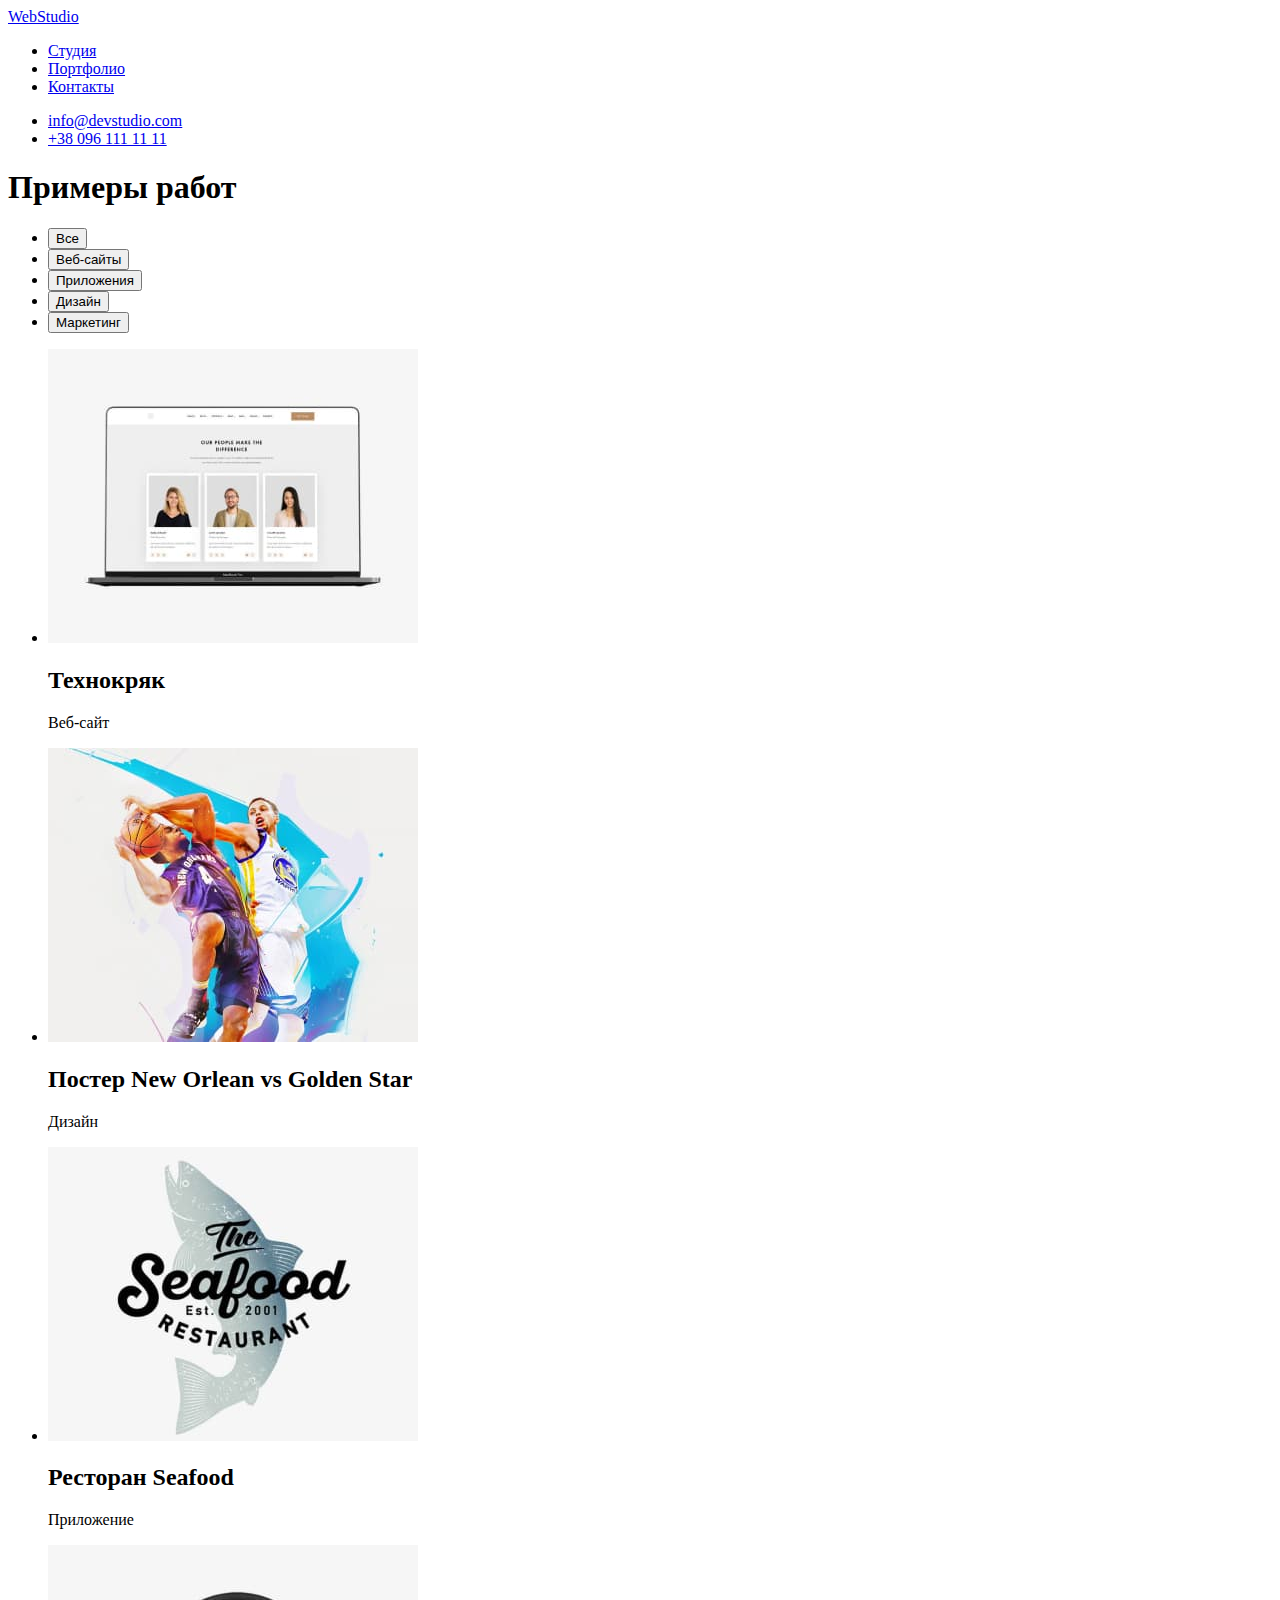
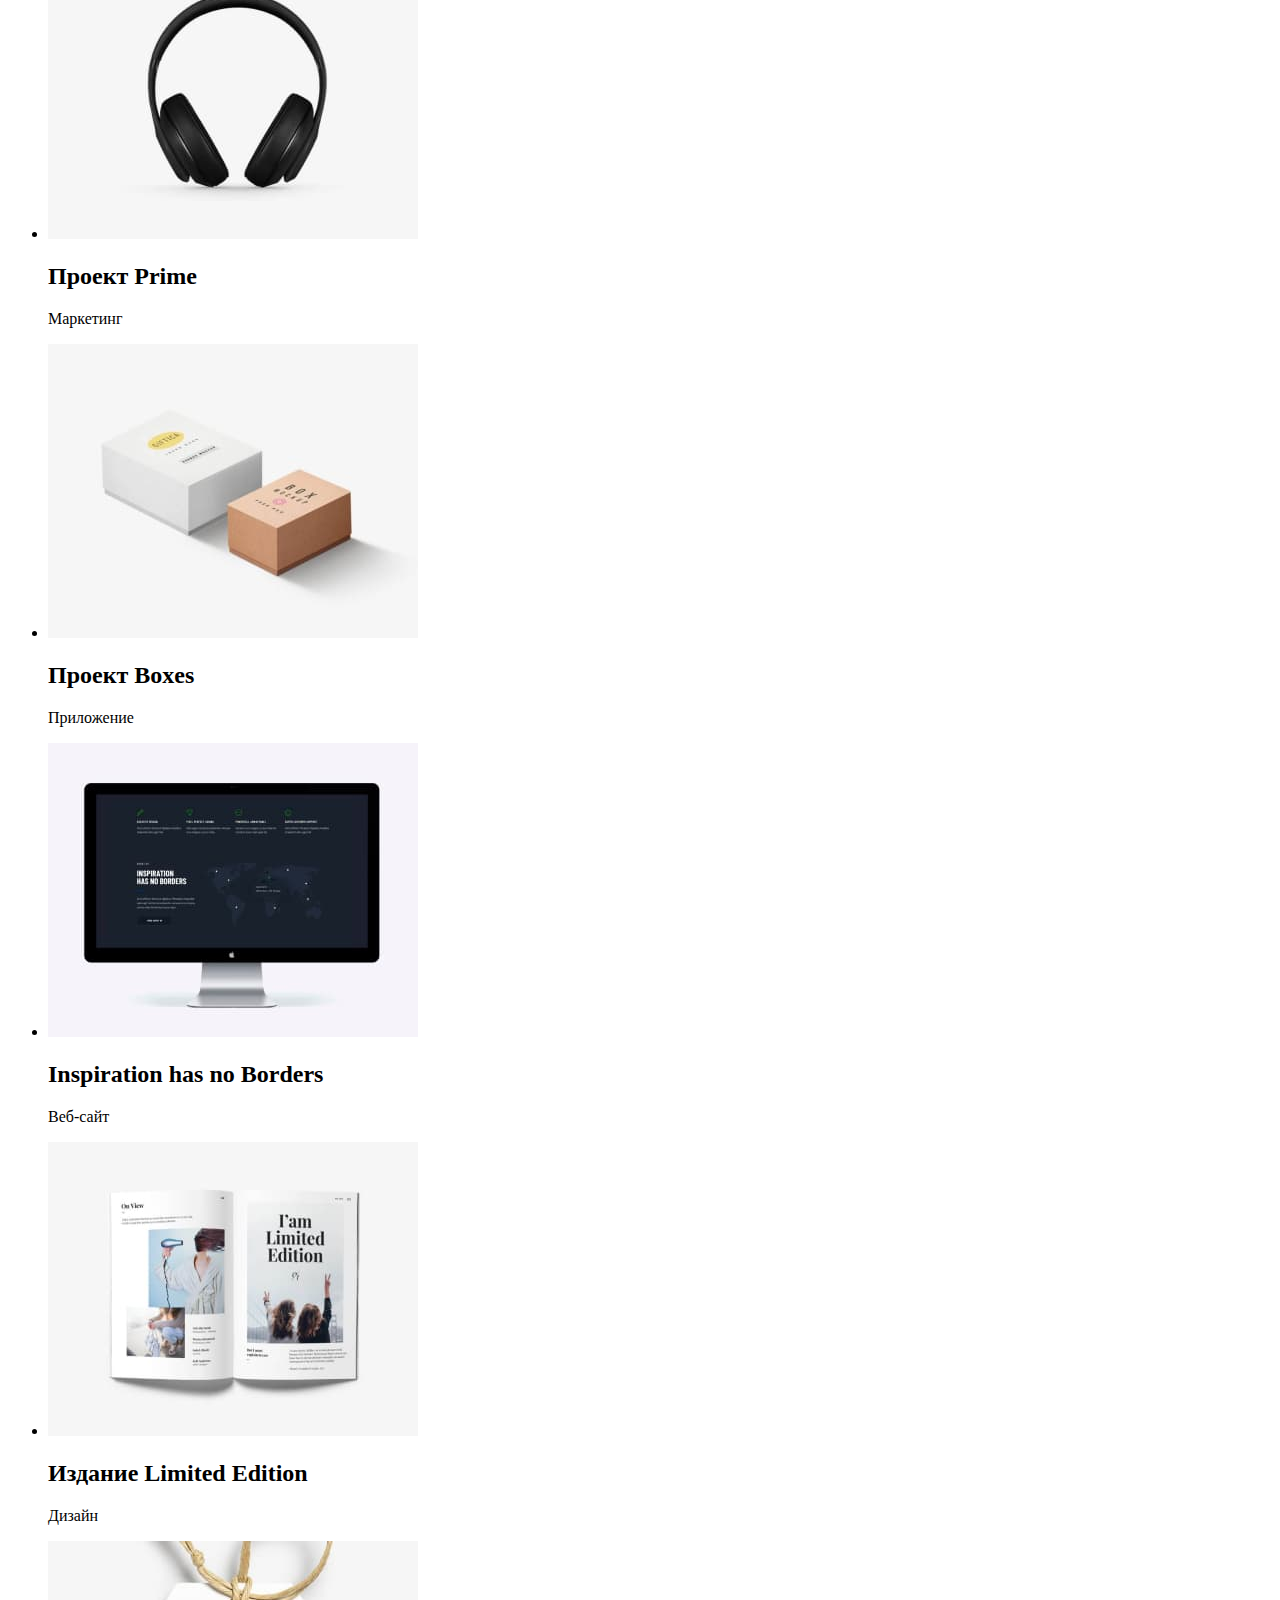
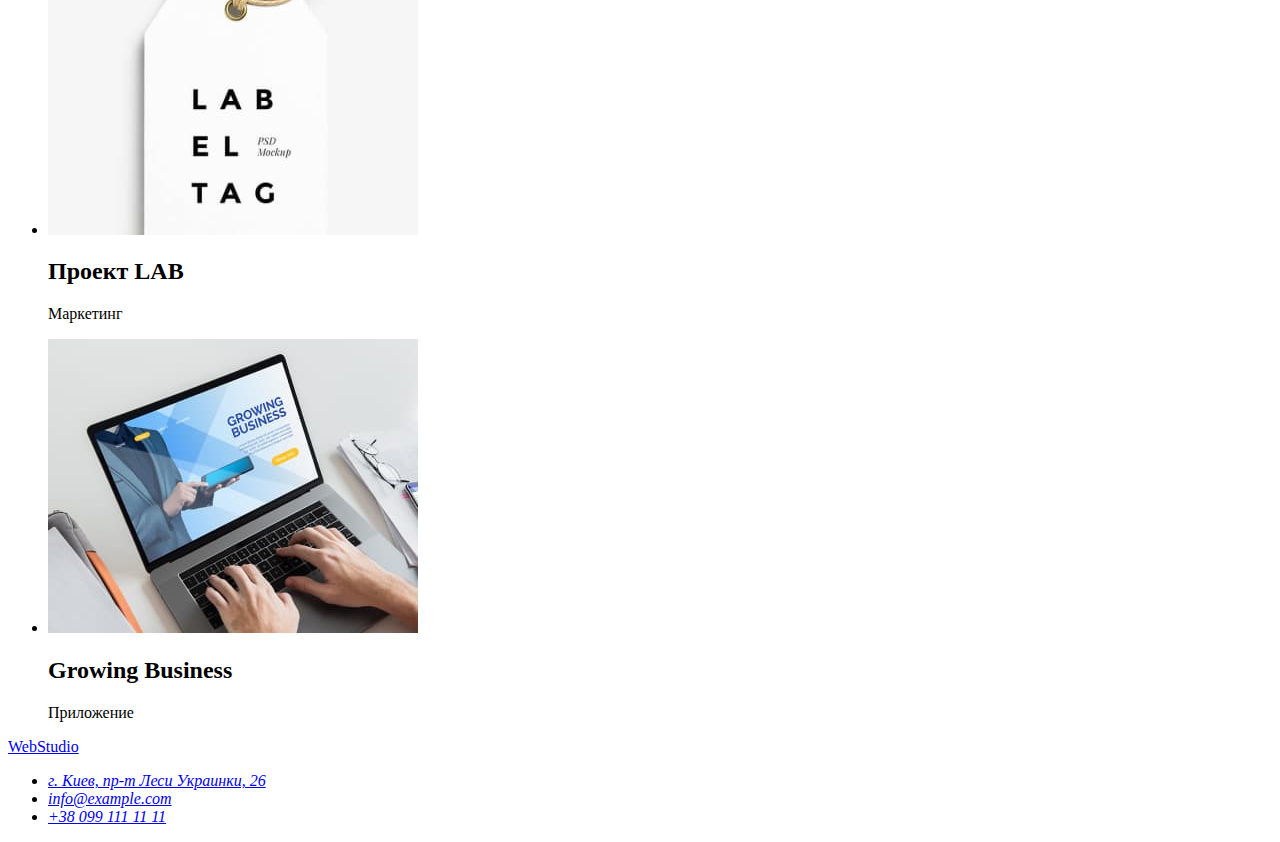
==== portfolio.html @ a2043439 "change img portfolio" ====
<!DOCTYPE html>
<html lang="ru">
  <head>
    <meta charset="UTF-8" />
    <meta http-equiv="X-UA-Compatible" content="IE=edge" />
    <meta name="viewport" content="width=device-width, initial-scale=1.0" />
    <title>Portfolio</title>
    <link rel="stylesheet" href="css/styles.css" />
  </head>
  <body>
    <header>
      <nav>
        <a href="./index.html">WebStudio</a>
        <ul>
          <li><a href="./index.html">Студия</a></li>
          <li><a href="./portfolio.html">Портфолио</a></li>
          <li><a href="./index.html">Контакты</a></li>
        </ul>
      </nav>
      <ul>
        <li><a href="mailto:info@devstudio.com">info@devstudio.com</a></li>
        <li><a href="tel:+380961111111">+38 096 111 11 11</a></li>
      </ul>
    </header>
    <main>
      <section>
        <h1>Примеры работ</h1>
        <ul>
          <li><button type="button">Все</button></li>
          <li><button type="button">Веб-сайты</button></li>
          <li><button type="button">Приложения</button></li>
          <li><button type="button">Дизайн</button></li>
          <li><button type="button">Маркетинг</button></li>
        </ul>
        <ul>
          <li>
            <img
              src="./images/portfolio/website.jpg"
              alt="показан сайт на ноутбуке"
              width="370"
              height="294"
            />
            <h2>Технокряк</h2>
            <p>Веб-сайт</p>
          </li>
          <li>
            <img
              src="./images/portfolio/design.jpg"
              alt="два баскетболиста в прыжке с мячом"
              width="370"
              height="294"
            />
            <h2 lang="en">Постер New Orlean vs Golden Star</h2>
            <p>Дизайн</p>
          </li>
          <li>
            <img
              src="./images/portfolio/app.jpg"
              alt="логотип ресторана seafood"
              width="370"
              height="294"
            />
            <h2>Ресторан Seafood</h2>
            <p>Приложение</p>
          </li>
          <li>
            <img
              src="./images/portfolio/marketing.jpg"
              alt="черные наушники"
              width="370"
              height="294"
            />
            <h2>Проект Prime</h2>
            <p>Маркетинг</p>
          </li>
          <li>
            <img
              src="./images/portfolio/app2.jpg"
              alt="белая и коричневая коробки"
              width="370"
              height="294"
            />
            <h2>Проект Boxes</h2>
            <p>Приложение</p>
          </li>
          <li>
            <img
              src="./images/portfolio/website2.jpg"
              alt="экран монитора"
              width="370"
              height="294"
            />
            <h2 lang="en">Inspiration has no Borders</h2>
            <p>Веб-сайт</p>
          </li>
          <li>
            <img
              src="./images/portfolio/design2.jpg"
              alt="открытый женский журнал"
              width="370"
              height="294"
            />
            <h2>Издание Limited Edition</h2>
            <p>Дизайн</p>
          </li>
          <li>
            <img
              src="./images/portfolio/marketing2.jpg"
              alt="белая лейба с текстом lab-el-tag"
              width="370"
              height="294"
            />
            <h2>Проект LAB</h2>
            <p>Маркетинг</p>
          </li>
          <li>
            <img
              src="./images/portfolio/app3.jpg"
              alt="кто-то печатает на ноутбуке"
              width="370"
              height="294"
            />
            <h2 lang="en">Growing Business</h2>
            <p>Приложение</p>
          </li>
        </ul>
      </section>
    </main>
    <footer>
      <a href="./index.html">WebStudio</a>
      <address>
        <ul>
          <li>
            <a
              href="https://goo.gl/maps/CcYmPfw3a3xQvwCz5"
              target="_blank"
              rel="noreferrer noopener"
              >г. Киев, пр-т Леси Украинки, 26</a
            >
          </li>
          <li><a href="mailto:info@example.com">info@example.com</a></li>
          <li><a href="tel:+380991111111">+38 099 111 11 11</a></li>
        </ul>
      </address>
    </footer>
  </body>
</html>
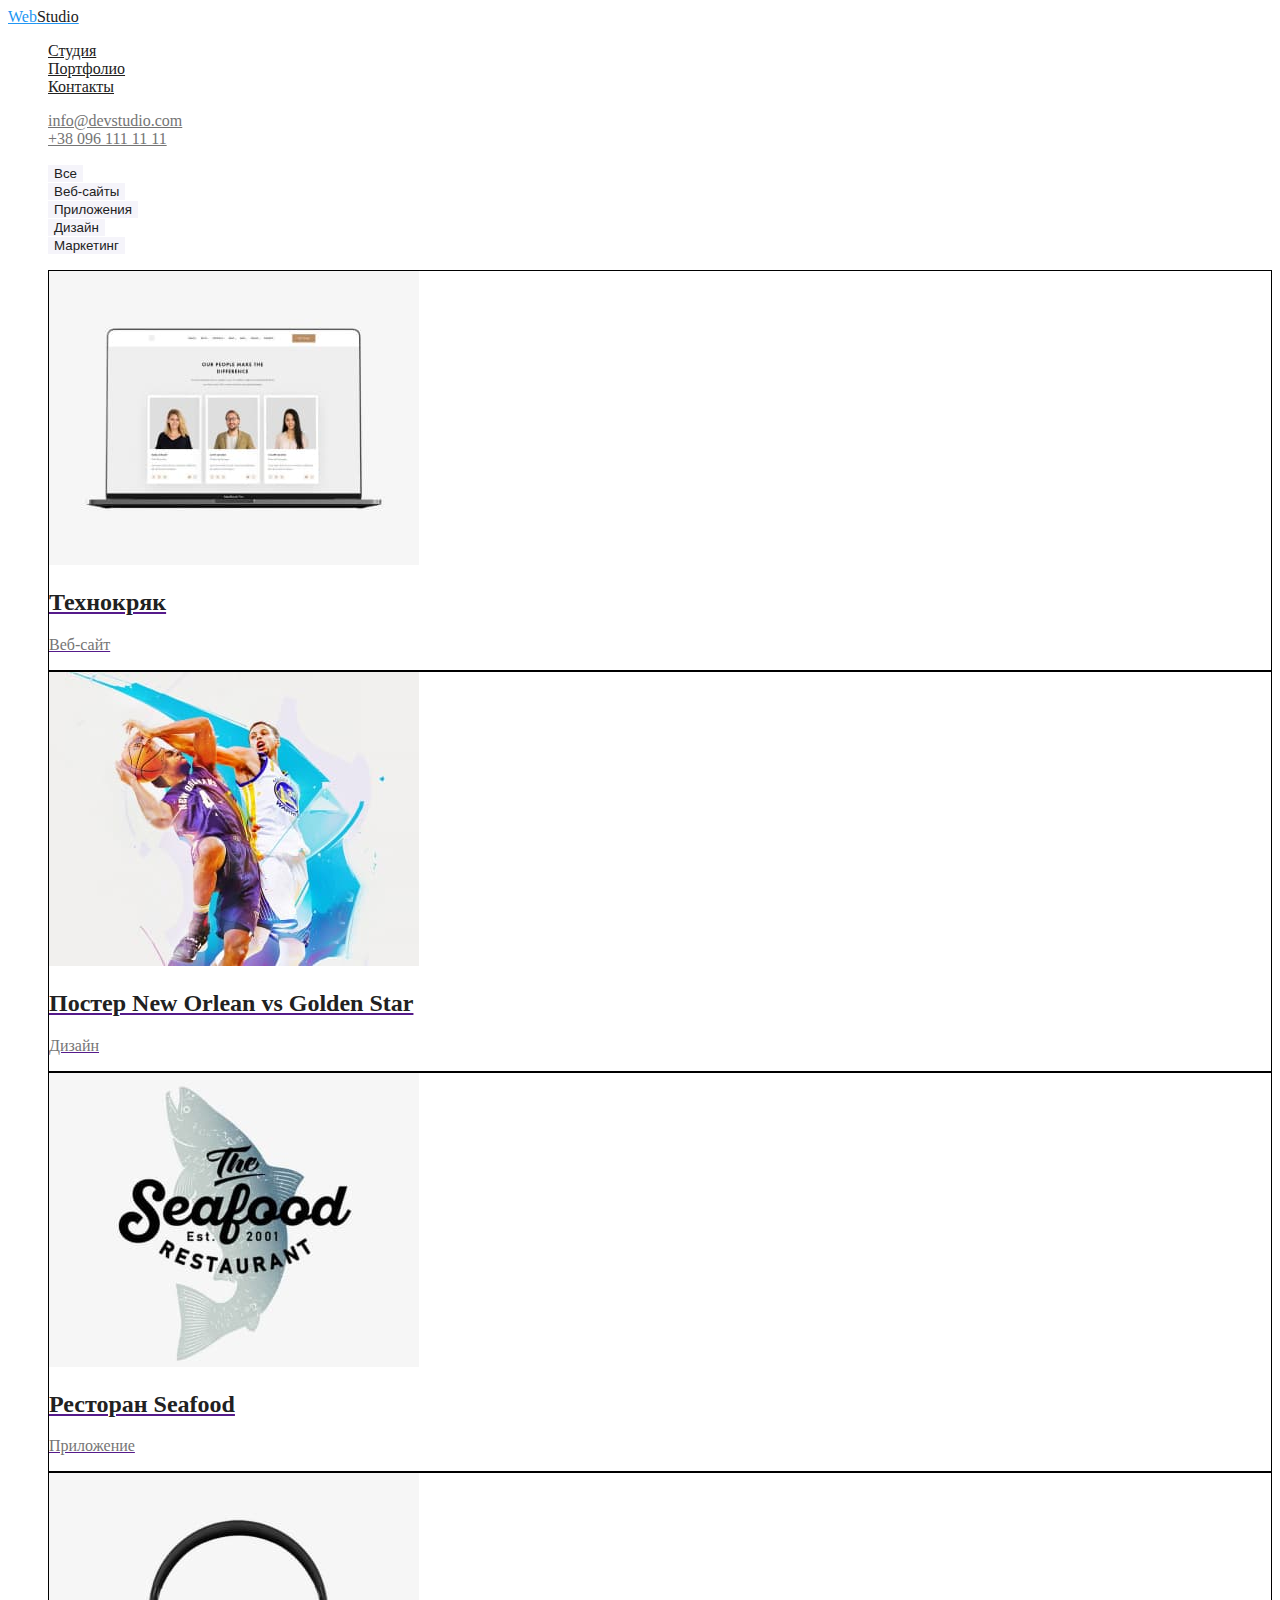
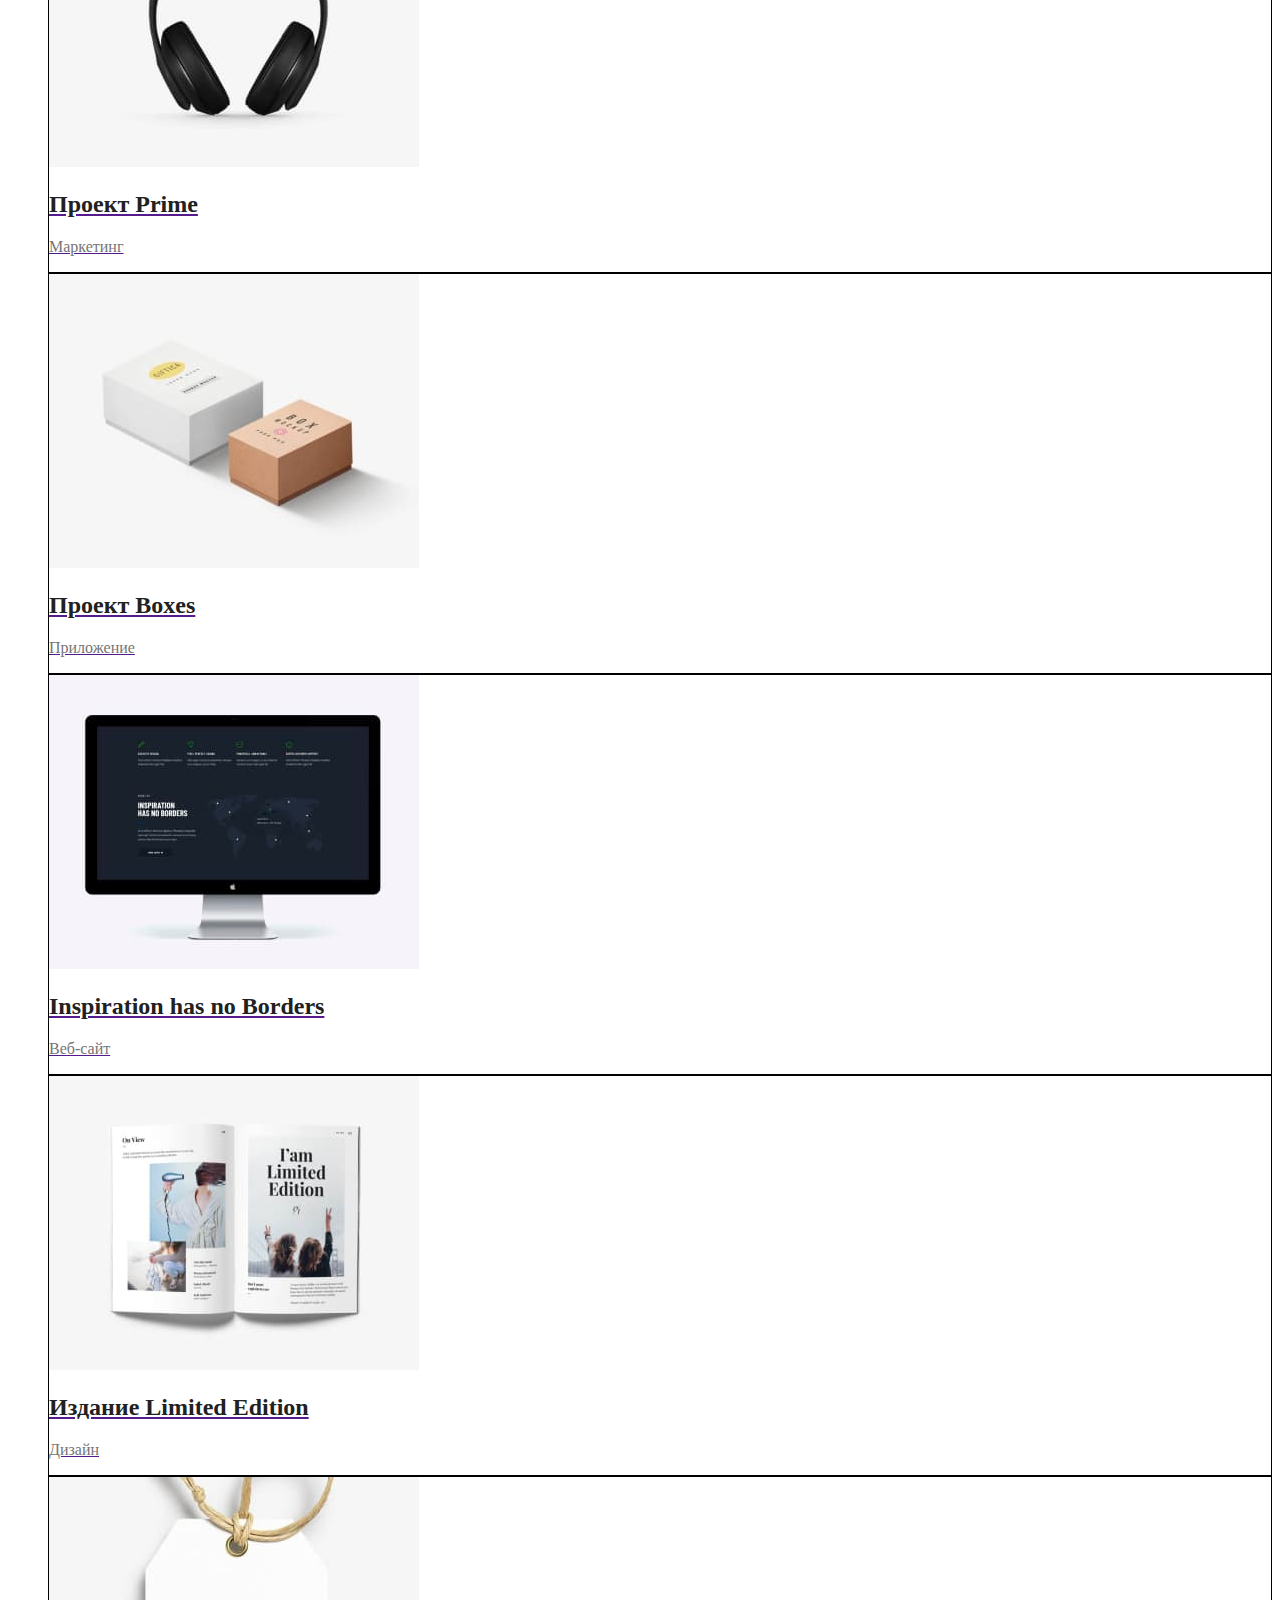
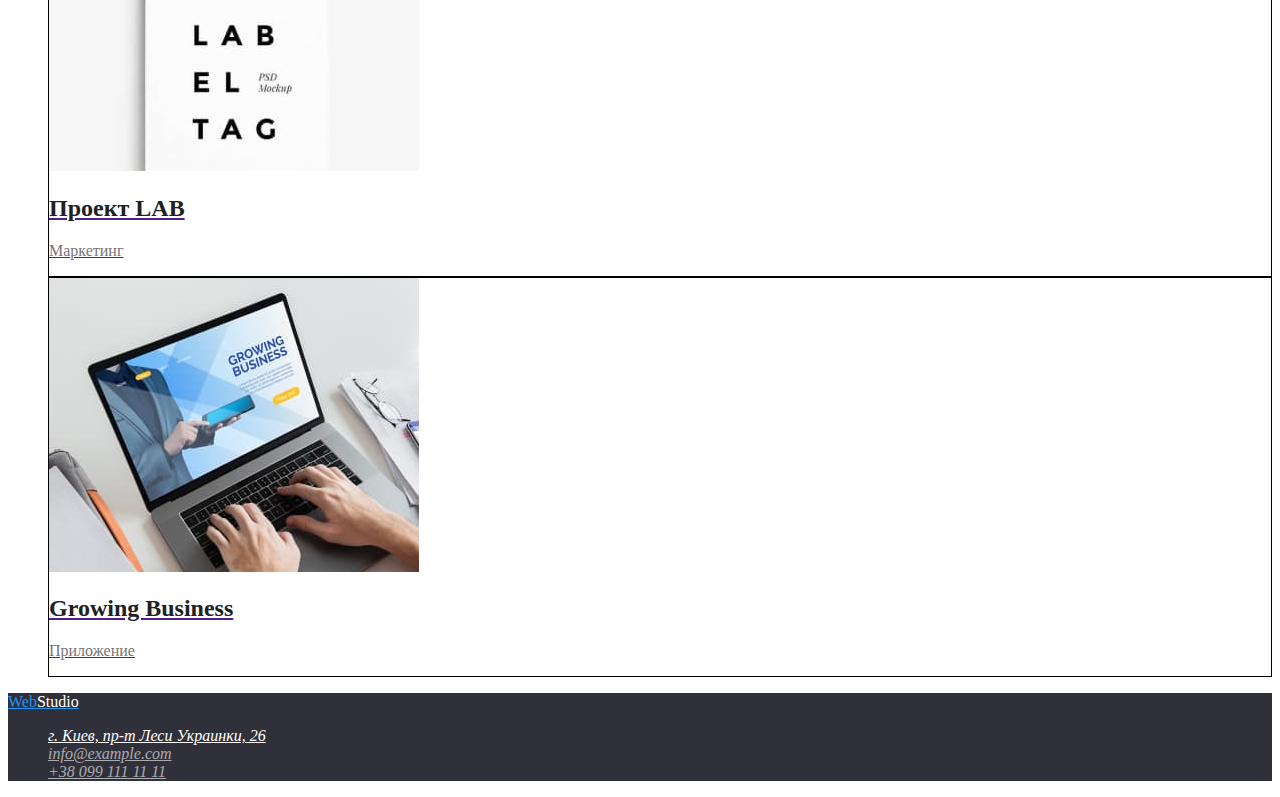
==== commit 11faebdf: "add styles.css" ====
--- a/portfolio.html
+++ b/portfolio.html
@@ -10,136 +10,173 @@
   <body>
     <header>
       <nav>
-        <a href="./index.html">WebStudio</a>
-        <ul>
-          <li><a href="./index.html">Студия</a></li>
-          <li><a href="./portfolio.html">Портфолио</a></li>
-          <li><a href="./index.html">Контакты</a></li>
+        <a class="logo" lang="en" href="./index.html">Web<span class="logo-back">Studio</span></a>
+        <ul class="list">
+          <li><a class="link" href="./index.html">Студия</a></li>
+          <li><a class="link" href="./portfolio.html">Портфолио</a></li>
+          <li><a class="link" href="./index.html">Контакты</a></li>
         </ul>
       </nav>
-      <ul>
-        <li><a href="mailto:info@devstudio.com">info@devstudio.com</a></li>
-        <li><a href="tel:+380961111111">+38 096 111 11 11</a></li>
+      <ul class="list">
+        <li><a class="contact" href="mailto:info@devstudio.com">info@devstudio.com</a></li>
+        <li><a class="contact" href="tel:+380961111111">+38 096 111 11 11</a></li>
       </ul>
     </header>
     <main>
       <section>
-        <h1>Примеры работ</h1>
-        <ul>
-          <li><button type="button">Все</button></li>
-          <li><button type="button">Веб-сайты</button></li>
-          <li><button type="button">Приложения</button></li>
-          <li><button type="button">Дизайн</button></li>
-          <li><button type="button">Маркетинг</button></li>
+        <h1 hidden>Примеры работ</h1>
+        <ul class="list">
+          <li><button class="exmp-button" type="button">Все</button></li>
+          <li><button class="exmp-button" type="button">Веб-сайты</button></li>
+          <li><button class="exmp-button" type="button">Приложения</button></li>
+          <li><button class="exmp-button" type="button">Дизайн</button></li>
+          <li><button class="exmp-button" type="button">Маркетинг</button></li>
         </ul>
-        <ul>
+        <ul class="list">
           <li>
-            <img
-              src="./images/portfolio/website.jpg"
-              alt="показан сайт на ноутбуке"
-              width="370"
-              height="294"
-            />
-            <h2>Технокряк</h2>
-            <p>Веб-сайт</p>
+            <div class="examples">
+              <a href=""
+                ><img
+                  src="./images/portfolio/website.jpg"
+                  alt="показан сайт на ноутбуке"
+                  width="370"
+                  height="294"
+                />
+                <h2 class="title">Технокряк</h2>
+                <p class="text">Веб-сайт</p></a
+              >
+            </div>
           </li>
           <li>
-            <img
-              src="./images/portfolio/design.jpg"
-              alt="два баскетболиста в прыжке с мячом"
-              width="370"
-              height="294"
-            />
-            <h2 lang="en">Постер New Orlean vs Golden Star</h2>
-            <p>Дизайн</p>
+            <div class="examples">
+              <a href=""
+                ><img
+                  src="./images/portfolio/design.jpg"
+                  alt="два баскетболиста в прыжке с мячом"
+                  width="370"
+                  height="294"
+                />
+                <h2 class="title" lang="en">Постер New Orlean vs Golden Star</h2>
+                <p class="text">Дизайн</p>
+              </a>
+            </div>
           </li>
           <li>
-            <img
-              src="./images/portfolio/app.jpg"
-              alt="логотип ресторана seafood"
-              width="370"
-              height="294"
-            />
-            <h2>Ресторан Seafood</h2>
-            <p>Приложение</p>
+            <div class="examples">
+              <a href=""
+                ><img
+                  src="./images/portfolio/app.jpg"
+                  alt="логотип ресторана seafood"
+                  width="370"
+                  height="294"
+                />
+                <h2 class="title">Ресторан Seafood</h2>
+                <p class="text">Приложение</p></a
+              >
+            </div>
           </li>
           <li>
-            <img
-              src="./images/portfolio/marketing.jpg"
-              alt="черные наушники"
-              width="370"
-              height="294"
-            />
-            <h2>Проект Prime</h2>
-            <p>Маркетинг</p>
+            <div class="examples">
+              <a href=""
+                ><img
+                  src="./images/portfolio/marketing.jpg"
+                  alt="черные наушники"
+                  width="370"
+                  height="294"
+                />
+                <h2 class="title">Проект Prime</h2>
+                <p class="text">Маркетинг</p>
+              </a>
+            </div>
           </li>
           <li>
-            <img
-              src="./images/portfolio/app2.jpg"
-              alt="белая и коричневая коробки"
-              width="370"
-              height="294"
-            />
-            <h2>Проект Boxes</h2>
-            <p>Приложение</p>
+            <div class="examples">
+              <a href=""
+                ><img
+                  src="./images/portfolio/app2.jpg"
+                  alt="белая и коричневая коробки"
+                  width="370"
+                  height="294"
+                />
+                <h2 class="title">Проект Boxes</h2>
+                <p class="text">Приложение</p></a
+              >
+            </div>
           </li>
           <li>
-            <img
-              src="./images/portfolio/website2.jpg"
-              alt="экран монитора"
-              width="370"
-              height="294"
-            />
-            <h2 lang="en">Inspiration has no Borders</h2>
-            <p>Веб-сайт</p>
+            <div class="examples">
+              <a href=""
+                ><img
+                  src="./images/portfolio/website2.jpg"
+                  alt="экран монитора"
+                  width="370"
+                  height="294"
+                />
+                <h2 class="title" lang="en">Inspiration has no Borders</h2>
+                <p class="text">Веб-сайт</p>
+              </a>
+            </div>
           </li>
           <li>
-            <img
-              src="./images/portfolio/design2.jpg"
-              alt="открытый женский журнал"
-              width="370"
-              height="294"
-            />
-            <h2>Издание Limited Edition</h2>
-            <p>Дизайн</p>
+            <div class="examples">
+              <a href=""
+                ><img
+                  src="./images/portfolio/design2.jpg"
+                  alt="открытый женский журнал"
+                  width="370"
+                  height="294"
+                />
+                <h2 class="title">Издание Limited Edition</h2>
+                <p class="text">Дизайн</p>
+              </a>
+            </div>
           </li>
           <li>
-            <img
-              src="./images/portfolio/marketing2.jpg"
-              alt="белая лейба с текстом lab-el-tag"
-              width="370"
-              height="294"
-            />
-            <h2>Проект LAB</h2>
-            <p>Маркетинг</p>
+            <div class="examples">
+              <a href=""
+                ><img
+                  src="./images/portfolio/marketing2.jpg"
+                  alt="белая лейба с текстом lab-el-tag"
+                  width="370"
+                  height="294"
+                />
+                <h2 class="title">Проект LAB</h2>
+                <p class="text">Маркетинг</p>
+              </a>
+            </div>
           </li>
           <li>
-            <img
-              src="./images/portfolio/app3.jpg"
-              alt="кто-то печатает на ноутбуке"
-              width="370"
-              height="294"
-            />
-            <h2 lang="en">Growing Business</h2>
-            <p>Приложение</p>
+            <div class="examples">
+              <a href=""
+                ><img
+                  src="./images/portfolio/app3.jpg"
+                  alt="кто-то печатает на ноутбуке"
+                  width="370"
+                  height="294"
+                />
+                <h2 class="title" lang="en">Growing Business</h2>
+                <p class="text">Приложение</p></a
+              >
+            </div>
           </li>
         </ul>
       </section>
     </main>
     <footer>
-      <a href="./index.html">WebStudio</a>
+      <a class="logo" lang="en" href="./index.html">Web<span class="logo-footer">Studio</span></a>
       <address>
-        <ul>
+        <ul class="list">
           <li>
             <a
+              class="address"
               href="https://goo.gl/maps/CcYmPfw3a3xQvwCz5"
               target="_blank"
               rel="noreferrer noopener"
               >г. Киев, пр-т Леси Украинки, 26</a
             >
           </li>
-          <li><a href="mailto:info@example.com">info@example.com</a></li>
-          <li><a href="tel:+380991111111">+38 099 111 11 11</a></li>
+          <li><a class="mail" href="mailto:info@example.com">info@example.com</a></li>
+          <li><a class="tel" href="tel:+380991111111">+38 099 111 11 11</a></li>
         </ul>
       </address>
     </footer>
--- a/css/styles.css
+++ b/css/styles.css
@@ -0,0 +1,82 @@
+/* основной цвет текста  #212121 */
+/* вторичный цвет текста #757575 */
+/* контакты в подвале rgba(255, 255, 255, 0.6); */
+/* акцент #2196F3 */
+/* белый #FFFFFF */
+
+/* Шапка */
+header, .card {
+    background-color: #FFFFFF;
+}
+.logo {
+    color: #2196F3;
+}
+.logo-back {
+   color: #212121; 
+}
+.link {
+    color: #212121;
+}
+.link:hover, .link:focus {
+    color: #2196F3;
+}
+.list {
+    list-style: none;
+}
+.contact {
+    color: #757575;
+}
+.contact:hover, .contact:focus {
+    color: #2196F3;
+}
+/* Герой */
+.hero, footer {
+    background-color: #2F303A;
+}
+.hero-title, .hero-button {
+    color: #FFFFFF;
+}
+/* Ососбенности */
+.title {
+    color: #212121;
+}
+.text {
+    color: #757575;
+}
+/* Чем мы занимаемся */
+.about-title {
+    color: #212121;
+}
+/* Команда */
+.team {
+    background-color: #F5F4FA;
+}
+.team-title {
+    color: #212121;
+}
+
+/* Подвал */
+.logo-footer {
+    color: #FFFFFF;
+}
+.address {
+    color: #FFFFFF;
+}
+.mail, .tel {
+    color: rgba(255, 255, 255, 0.6);
+}
+/* Примеры работ кнопки */
+.exmp-button {
+    background-color: #F5F4FA;
+    color: #212121;
+    border: none;
+}
+.exmp-button:hover, .exmp-button:focus {
+    background-color: #2196F3;
+    color: #FFFFFF;
+}
+.examples {
+    border-color: #EEEEEE;
+    border: solid;
+    border-width: 1px;
+}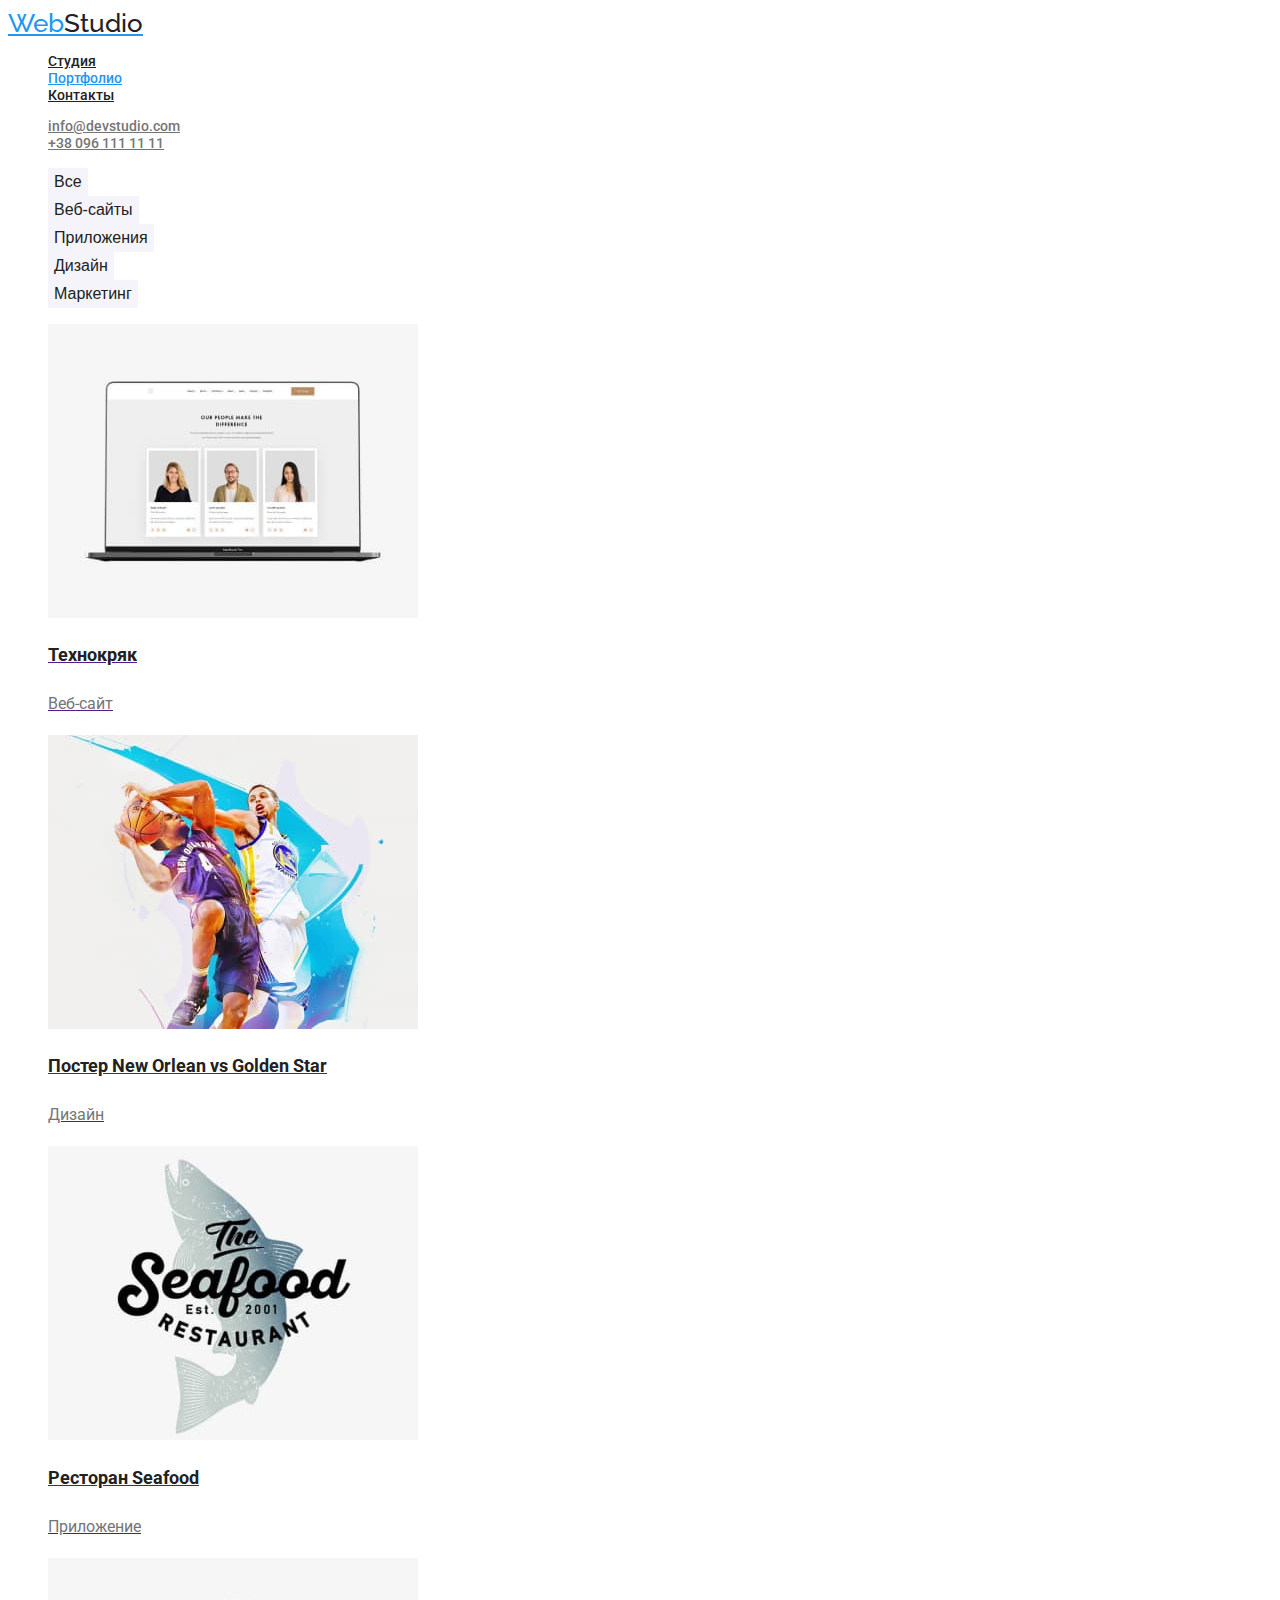
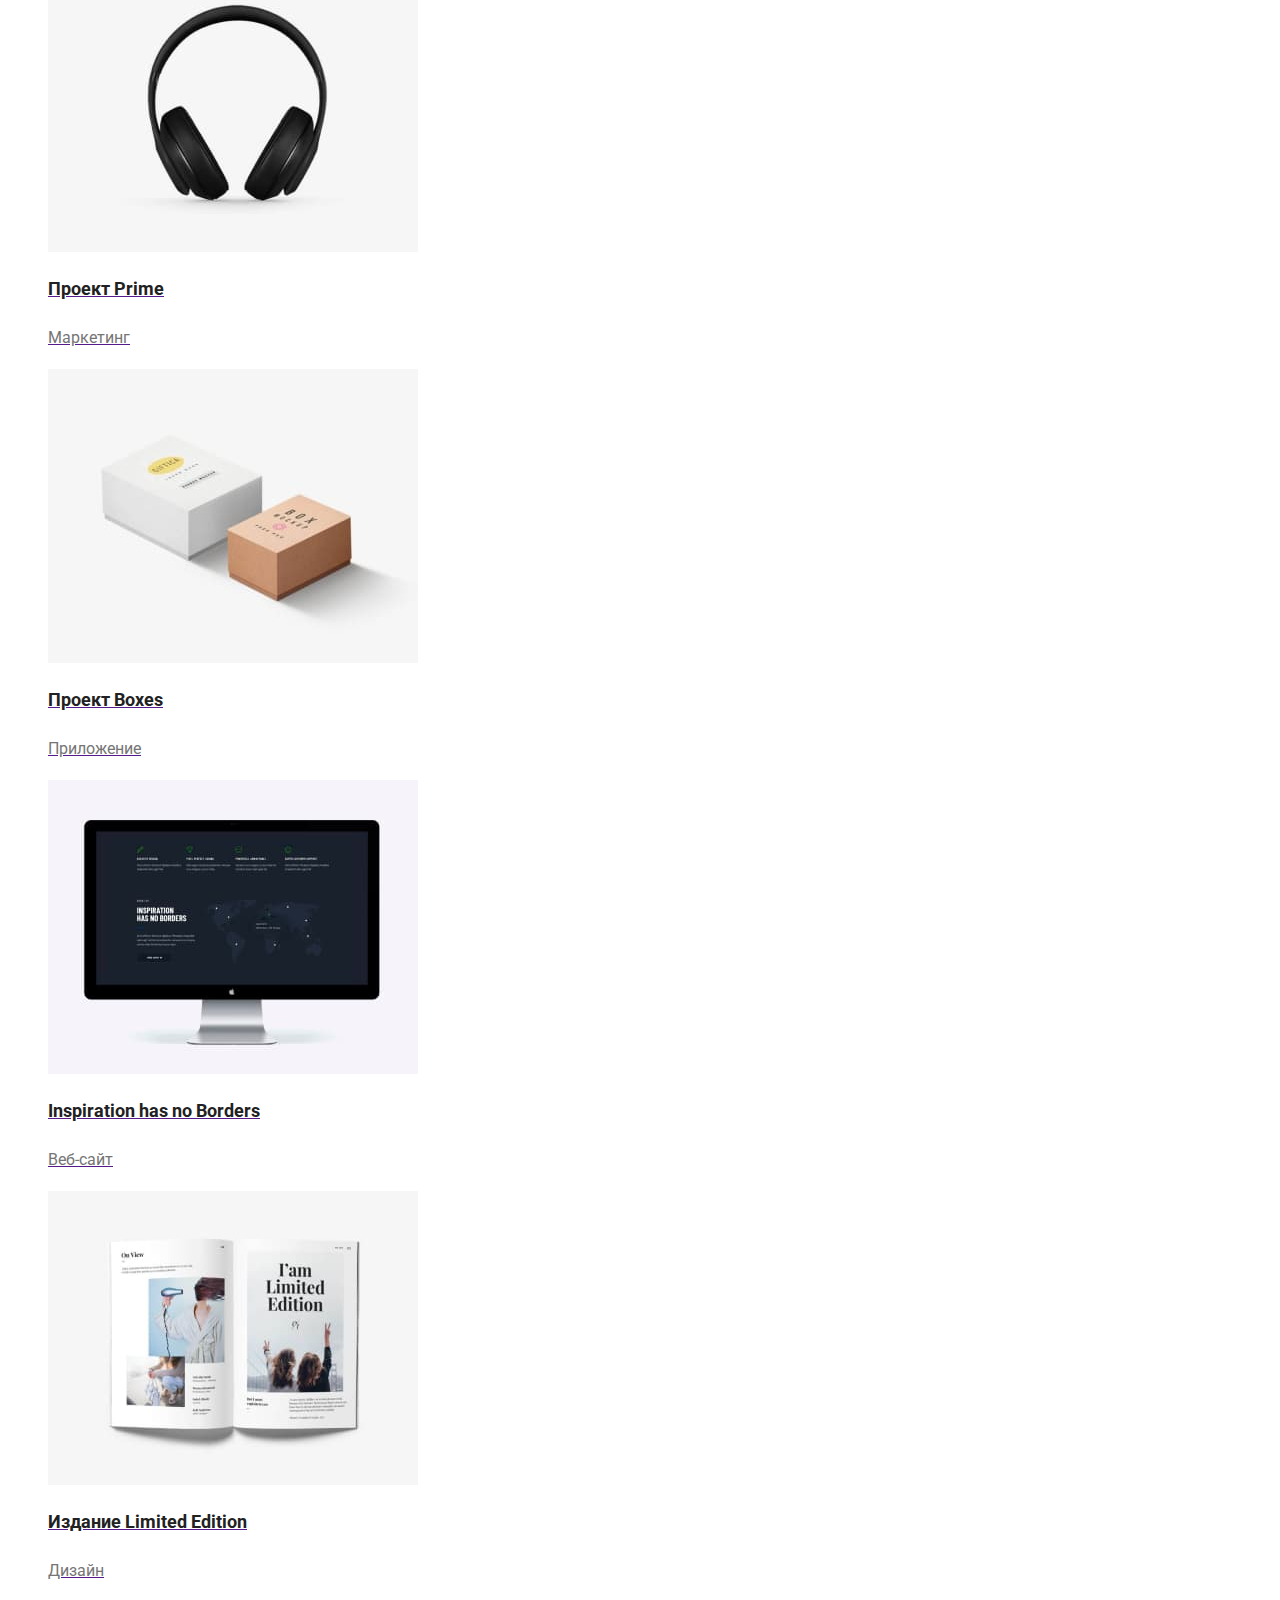
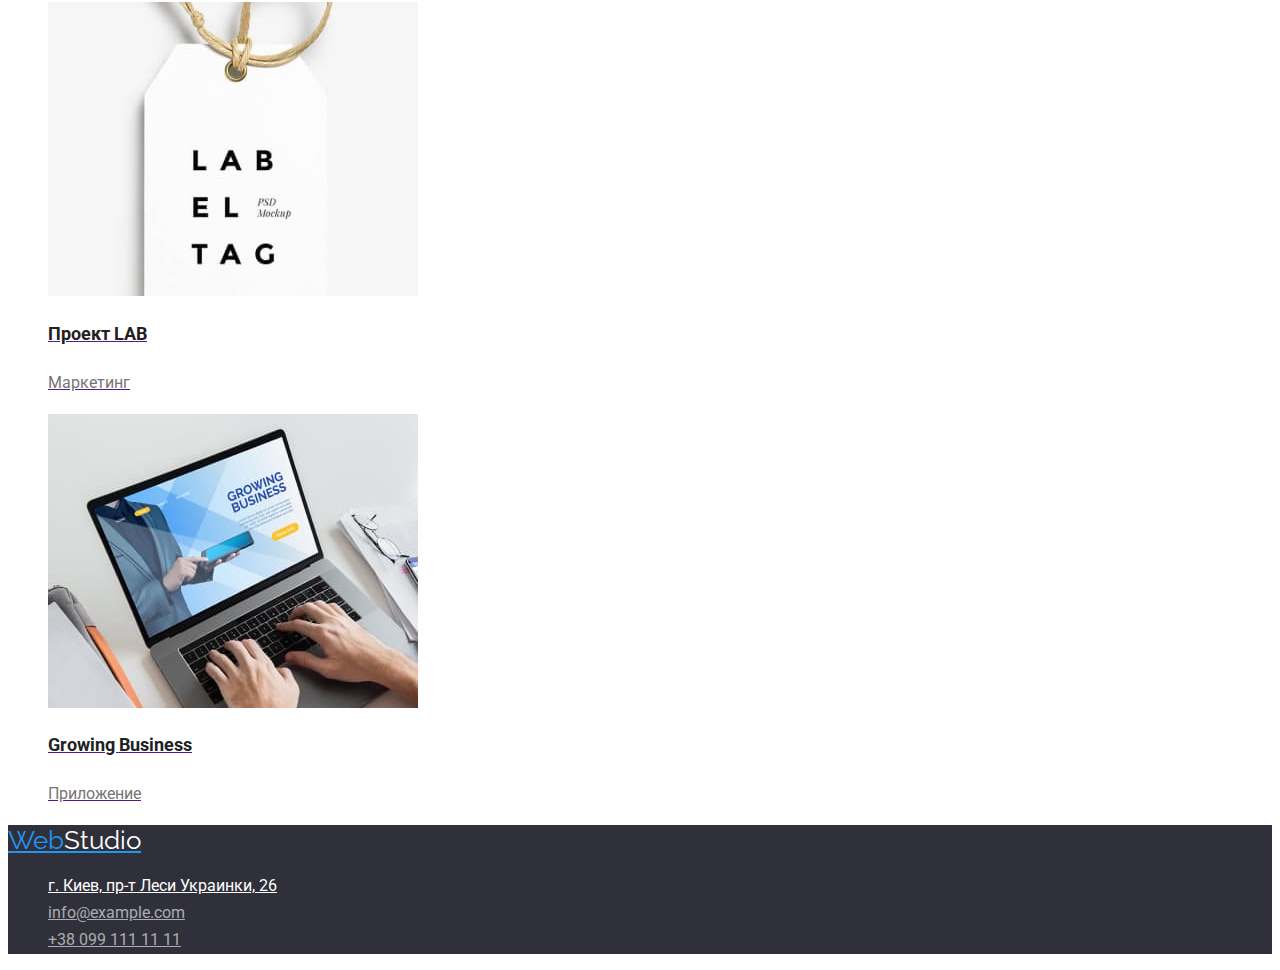
==== commit d56cf15c: "finish css hw2" ====
--- a/portfolio.html
+++ b/portfolio.html
@@ -5,15 +5,21 @@
     <meta http-equiv="X-UA-Compatible" content="IE=edge" />
     <meta name="viewport" content="width=device-width, initial-scale=1.0" />
     <title>Portfolio</title>
+    <link rel="preconnect" href="https://fonts.googleapis.com" />
+    <link rel="preconnect" href="https://fonts.gstatic.com" crossorigin />
+    <link
+      href="https://fonts.googleapis.com/css2?family=Raleway:wght@700&family=Roboto:wght@400;500;700;900&display=swap"
+      rel="stylesheet"
+    />
     <link rel="stylesheet" href="css/styles.css" />
   </head>
   <body>
-    <header>
+    <header class="back">
       <nav>
         <a class="logo" lang="en" href="./index.html">Web<span class="logo-back">Studio</span></a>
         <ul class="list">
           <li><a class="link" href="./index.html">Студия</a></li>
-          <li><a class="link" href="./portfolio.html">Портфолио</a></li>
+          <li><a class="link current" href="./portfolio.html">Портфолио</a></li>
           <li><a class="link" href="./index.html">Контакты</a></li>
         </ul>
       </nav>
@@ -34,135 +40,118 @@
         </ul>
         <ul class="list">
           <li>
-            <div class="examples">
-              <a href=""
-                ><img
-                  src="./images/portfolio/website.jpg"
-                  alt="показан сайт на ноутбуке"
-                  width="370"
-                  height="294"
-                />
-                <h2 class="title">Технокряк</h2>
-                <p class="text">Веб-сайт</p></a
-              >
-            </div>
+            <a href=""
+              ><img
+                src="./images/portfolio/website.jpg"
+                alt="показан сайт на ноутбуке"
+                width="370"
+                height="294"
+              />
+              <h2 class="title exmp">Технокряк</h2>
+              <p class="text exmp">Веб-сайт</p></a
+            >
+          </li>
+
+          <li>
+            <a href=""
+              ><img
+                src="./images/portfolio/design.jpg"
+                alt="два баскетболиста в прыжке с мячом"
+                width="370"
+                height="294"
+              />
+              <h2 class="title exmp" lang="en">Постер New Orlean vs Golden Star</h2>
+              <p class="text exmp">Дизайн</p>
+            </a>
           </li>
           <li>
-            <div class="examples">
-              <a href=""
-                ><img
-                  src="./images/portfolio/design.jpg"
-                  alt="два баскетболиста в прыжке с мячом"
-                  width="370"
-                  height="294"
-                />
-                <h2 class="title" lang="en">Постер New Orlean vs Golden Star</h2>
-                <p class="text">Дизайн</p>
-              </a>
-            </div>
+            <a href=""
+              ><img
+                src="./images/portfolio/app.jpg"
+                alt="логотип ресторана seafood"
+                width="370"
+                height="294"
+              />
+              <h2 class="title exmp">Ресторан Seafood</h2>
+              <p class="text exmp">Приложение</p></a
+            >
           </li>
           <li>
-            <div class="examples">
-              <a href=""
-                ><img
-                  src="./images/portfolio/app.jpg"
-                  alt="логотип ресторана seafood"
-                  width="370"
-                  height="294"
-                />
-                <h2 class="title">Ресторан Seafood</h2>
-                <p class="text">Приложение</p></a
-              >
-            </div>
+            <a href=""
+              ><img
+                src="./images/portfolio/marketing.jpg"
+                alt="черные наушники"
+                width="370"
+                height="294"
+              />
+              <h2 class="title exmp">Проект Prime</h2>
+              <p class="text exmp">Маркетинг</p>
+            </a>
           </li>
           <li>
-            <div class="examples">
-              <a href=""
-                ><img
-                  src="./images/portfolio/marketing.jpg"
-                  alt="черные наушники"
-                  width="370"
-                  height="294"
-                />
-                <h2 class="title">Проект Prime</h2>
-                <p class="text">Маркетинг</p>
-              </a>
-            </div>
+            <a href=""
+              ><img
+                src="./images/portfolio/app2.jpg"
+                alt="белая и коричневая коробки"
+                width="370"
+                height="294"
+              />
+              <h2 class="title exmp">Проект Boxes</h2>
+              <p class="text exmp">Приложение</p></a
+            >
           </li>
           <li>
-            <div class="examples">
-              <a href=""
-                ><img
-                  src="./images/portfolio/app2.jpg"
-                  alt="белая и коричневая коробки"
-                  width="370"
-                  height="294"
-                />
-                <h2 class="title">Проект Boxes</h2>
-                <p class="text">Приложение</p></a
-              >
-            </div>
+            <a href=""
+              ><img
+                src="./images/portfolio/website2.jpg"
+                alt="экран монитора"
+                width="370"
+                height="294"
+              />
+              <h2 class="title exmp" lang="en">Inspiration has no Borders</h2>
+              <p class="text exmp">Веб-сайт</p>
+            </a>
           </li>
           <li>
-            <div class="examples">
-              <a href=""
-                ><img
-                  src="./images/portfolio/website2.jpg"
-                  alt="экран монитора"
-                  width="370"
-                  height="294"
-                />
-                <h2 class="title" lang="en">Inspiration has no Borders</h2>
-                <p class="text">Веб-сайт</p>
-              </a>
-            </div>
+            <a href=""
+              ><img
+                src="./images/portfolio/design2.jpg"
+                alt="открытый женский журнал"
+                width="370"
+                height="294"
+              />
+              <h2 class="title exmp">Издание Limited Edition</h2>
+              <p class="text exmp">Дизайн</p>
+            </a>
           </li>
           <li>
-            <div class="examples">
-              <a href=""
-                ><img
-                  src="./images/portfolio/design2.jpg"
-                  alt="открытый женский журнал"
-                  width="370"
-                  height="294"
-                />
-                <h2 class="title">Издание Limited Edition</h2>
-                <p class="text">Дизайн</p>
-              </a>
-            </div>
+            <a href=""
+              ><img
+                src="./images/portfolio/marketing2.jpg"
+                alt="белая лейба с текстом lab-el-tag"
+                width="370"
+                height="294"
+              />
+              <h2 class="title exmp">Проект LAB</h2>
+              <p class="text exmp">Маркетинг</p>
+            </a>
           </li>
           <li>
-            <div class="examples">
-              <a href=""
-                ><img
-                  src="./images/portfolio/marketing2.jpg"
-                  alt="белая лейба с текстом lab-el-tag"
-                  width="370"
-                  height="294"
-                />
-                <h2 class="title">Проект LAB</h2>
-                <p class="text">Маркетинг</p>
-              </a>
-            </div>
-          </li>
-          <li>
-            <div class="examples">
-              <a href=""
-                ><img
-                  src="./images/portfolio/app3.jpg"
-                  alt="кто-то печатает на ноутбуке"
-                  width="370"
-                  height="294"
-                />
-                <h2 class="title" lang="en">Growing Business</h2>
-                <p class="text">Приложение</p></a
-              >
-            </div>
+            <a href=""
+              ><img
+                src="./images/portfolio/app3.jpg"
+                alt="кто-то печатает на ноутбуке"
+                width="370"
+                height="294"
+              />
+              <h2 class="title exmp" lang="en">Growing Business</h2>
+              <p class="text exmp">Приложение</p></a
+            >
           </li>
         </ul>
       </section>
     </main>
-    <footer>
+    <footer class="basement">
       <a class="logo" lang="en" href="./index.html">Web<span class="logo-footer">Studio</span></a>
       <address>
         <ul class="list">
--- a/css/styles.css
+++ b/css/styles.css
@@ -1,82 +1,165 @@
 /* основной цвет текста  #212121 */
 /* вторичный цвет текста #757575 */
-/* контакты в подвале rgba(255, 255, 255, 0.6); */
+/* доп. цвет текста rgba(255, 255, 255, 0.6); */
 /* акцент #2196F3 */
 /* белый #FFFFFF */
+/* цвет фона #F5F4FA */
+:root {
+  --primary-text-color: #212121;
+  --second-text-color: #757575;
+  --accent-color: #2196f3;
+  --white: #ffffff;
+}
 
+body {
+  font-family: 'Roboto', sans-serif;
+  color: var(--primary-text-color);
+  line-height: 1.2;
+}
 /* Шапка */
-header, .card {
-    background-color: #FFFFFF;
+.back,
+.card {
+  background-color: var(--white);
+}
+.back {
+  font-weight: 500;
+  font-size: 14px;
 }
 .logo {
-    color: #2196F3;
+  color: var(--accent-color);
+  font-family: 'Raleway', sans-serif;
+  font-size: 26px;
 }
 .logo-back {
-   color: #212121; 
+  color: var(--primary-text-color);
 }
 .link {
-    color: #212121;
+  color: var(--primary-text-color);
+  line-height: 1.14;
 }
-.link:hover, .link:focus {
-    color: #2196F3;
+.link:hover,
+.link:focus {
+  color: var(--accent-color);
+}
+.link.current {
+  color: var(--accent-color);
 }
 .list {
-    list-style: none;
+  list-style: none;
 }
 .contact {
-    color: #757575;
+  color: var(--second-text-color);
 }
-.contact:hover, .contact:focus {
-    color: #2196F3;
+.contact:hover,
+.contact:focus {
+  color: var(--accent-color);
 }
 /* Герой */
-.hero, footer {
-    background-color: #2F303A;
+.hero,
+.basement {
+  background-color: #2f303a;
 }
-.hero-title, .hero-button {
-    color: #FFFFFF;
+.hero-title {
+  color: var(--white);
+  font-weight: 900;
+  font-size: 44px;
+  line-height: 1.36;
+  text-align: center;
+}
+.hero-button {
+  color: var(--white);
+  background-color: var(--accent-color);
+  font-weight: 700;
+  font-size: 16px;
+  line-height: 1.88;
+  cursor: pointer;
 }
 /* Ососбенности */
 .title {
-    color: #212121;
+  color: var(--primary-text-color);
+  text-transform: uppercase;
+  font-weight: 700;
+  font-size: 14px;
+  line-height: 1.14;
+  text-align: center;
 }
 .text {
-    color: #757575;
+  color: var(--second-text-color);
+  font-size: 14px;
+  line-height: 1.14;
+  text-align: center;
 }
 /* Чем мы занимаемся */
 .about-title {
-    color: #212121;
+  color: var(--primary-text-color);
+  font-weight: 700;
+  font-size: 36px;
 }
 /* Команда */
 .team {
-    background-color: #F5F4FA;
+  background-color: #f5f4fa;
 }
 .team-title {
-    color: #212121;
+  color: var(--primary-text-color);
+  font-weight: 700;
+  font-size: 36px;
+}
+.team .title {
+  font-weight: 500;
+  font-size: 16px;
+  text-transform: none;
+}
+.team .text {
+  font-size: 16px;
 }
 
 /* Подвал */
-.logo-footer {
-    color: #FFFFFF;
+.logo-footer,
+.address {
+  color: var(--white);
 }
-.address {
-    color: #FFFFFF;
+.address,
+.mail,
+.tel {
+  font-style: normal;
+  line-height: 1.7;
 }
-.mail, .tel {
-    color: rgba(255, 255, 255, 0.6);
+.mail,
+.tel {
+  color: rgba(255, 255, 255, 0.6);
+}
+.mail:hover,
+.mail:focus,
+.tel:hover,
+.tel:focus,
+.address:hover,
+.address:focus {
+  color: var(--accent-color);
 }
 /* Примеры работ кнопки */
 .exmp-button {
-    background-color: #F5F4FA;
-    color: #212121;
-    border: none;
+  background-color: #f5f4fa;
+  color: var(--primary-text-color);
+  border: none;
+  font-weight: 500;
+  font-size: 16px;
+  line-height: 1.63;
+  cursor: pointer;
 }
-.exmp-button:hover, .exmp-button:focus {
-    background-color: #2196F3;
-    color: #FFFFFF;
+.exmp-button:hover,
+.exmp-button:focus {
+  background-color: var(--accent-color);
+  color: var(--white);
 }
-.examples {
-    border-color: #EEEEEE;
-    border: solid;
-    border-width: 1px;
-}+.title.exmp {
+  font-weight: 700;
+  font-size: 18px;
+  text-transform: none;
+  line-height: 2;
+  text-align: start;
+}
+.text.exmp {
+  font-size: 16px;
+  line-height: 1.88;
+  text-align: start;
+}
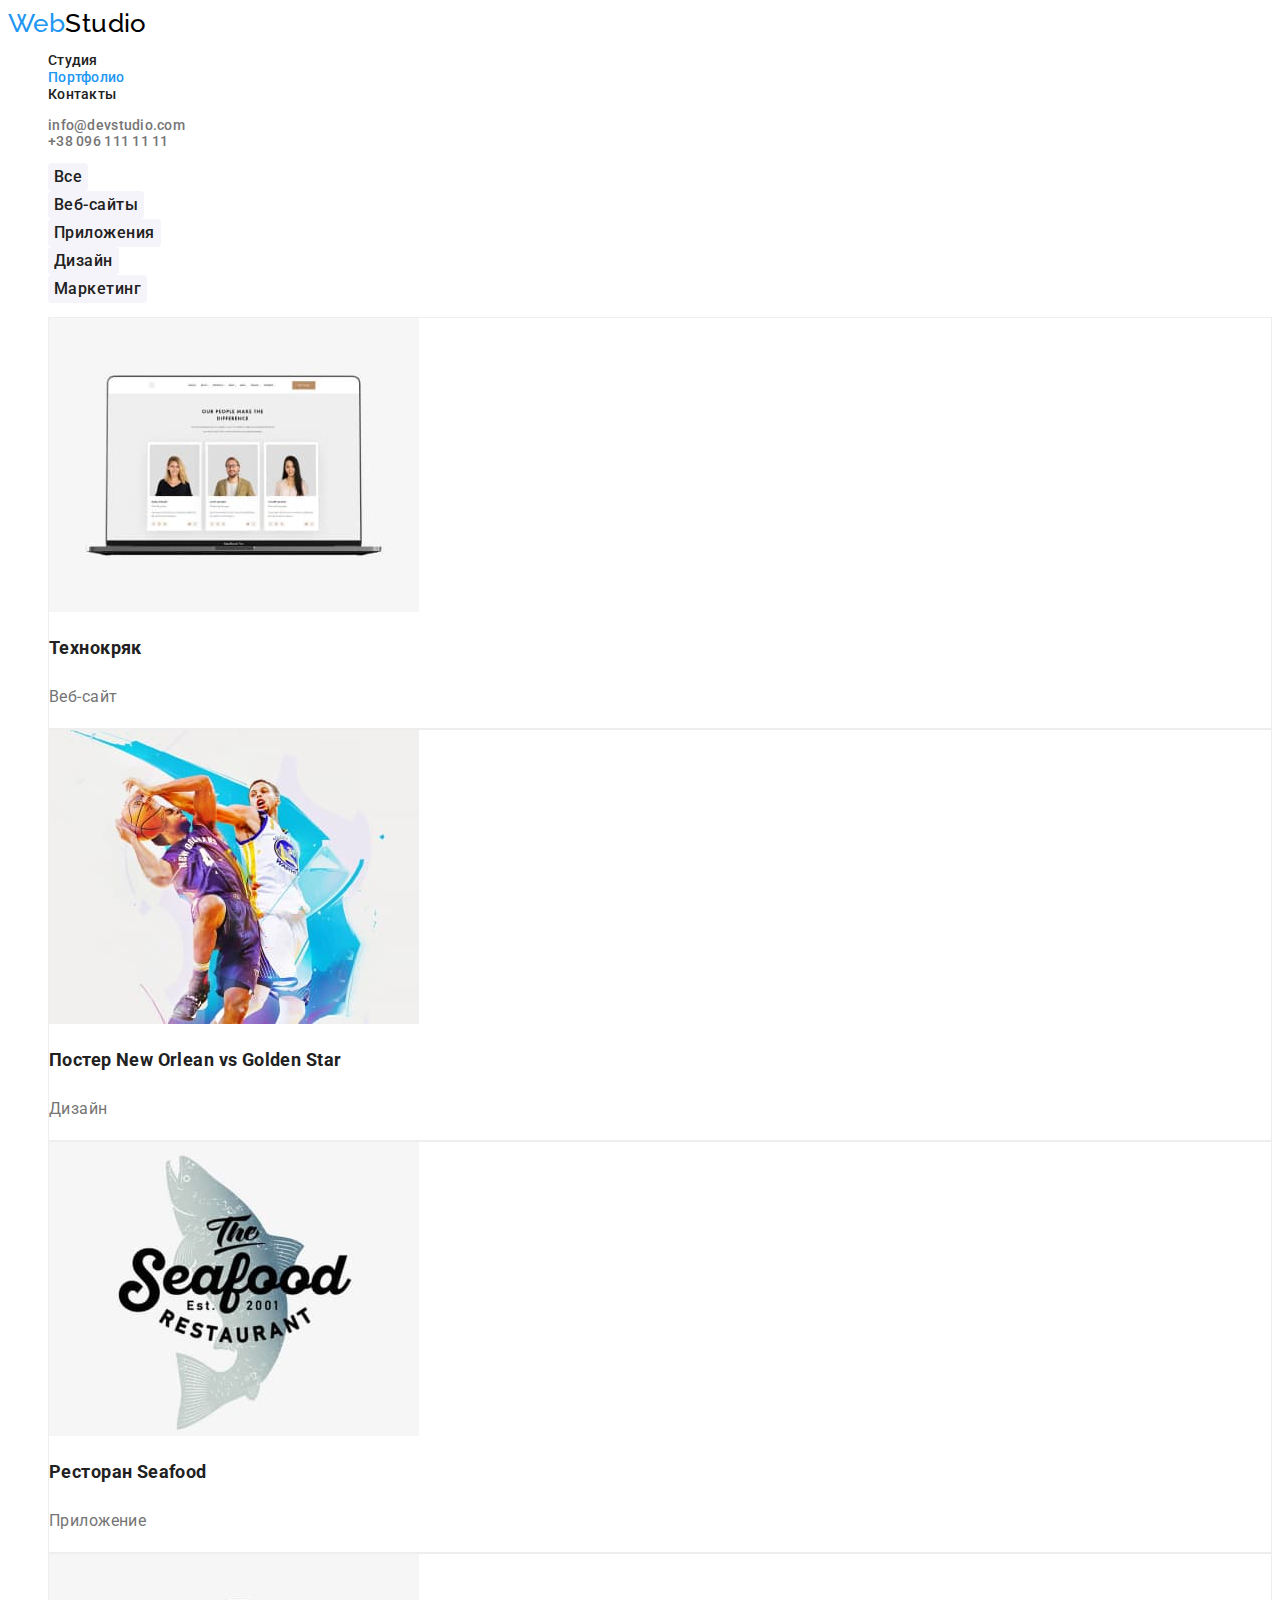
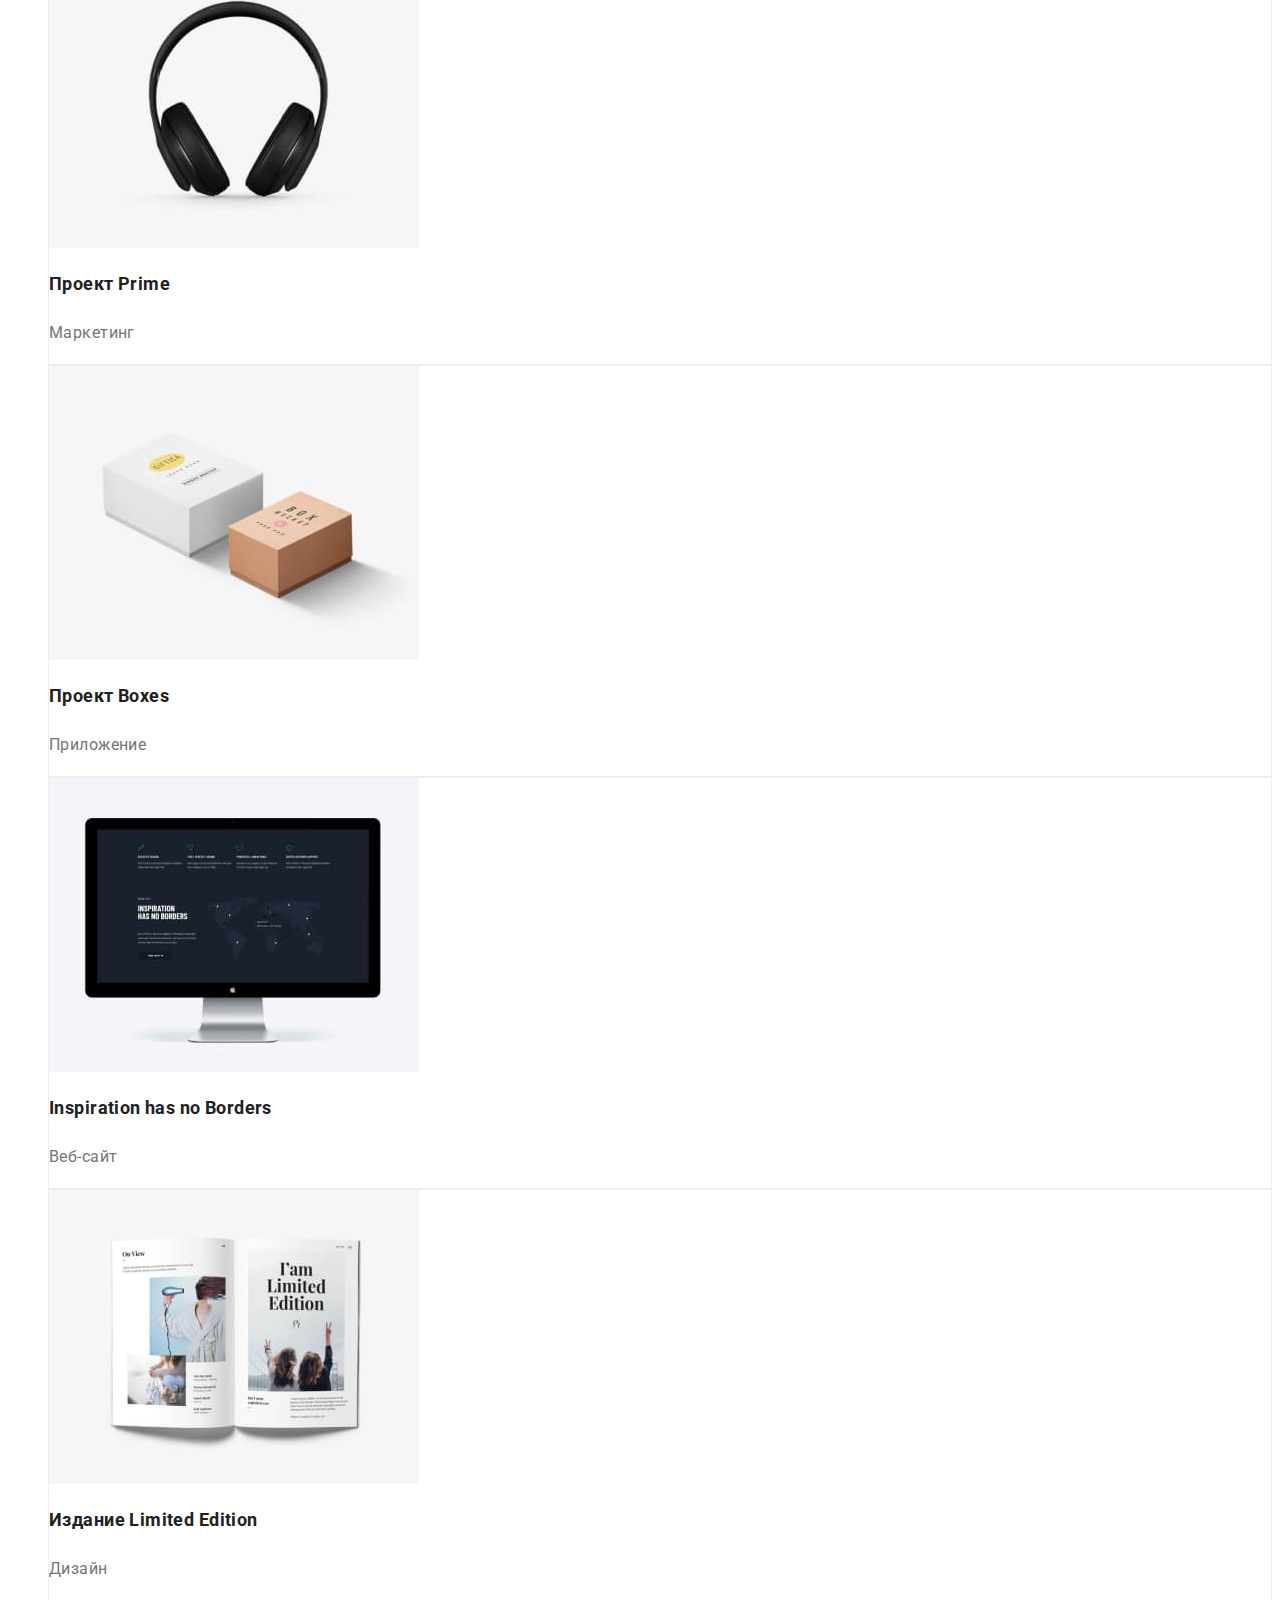
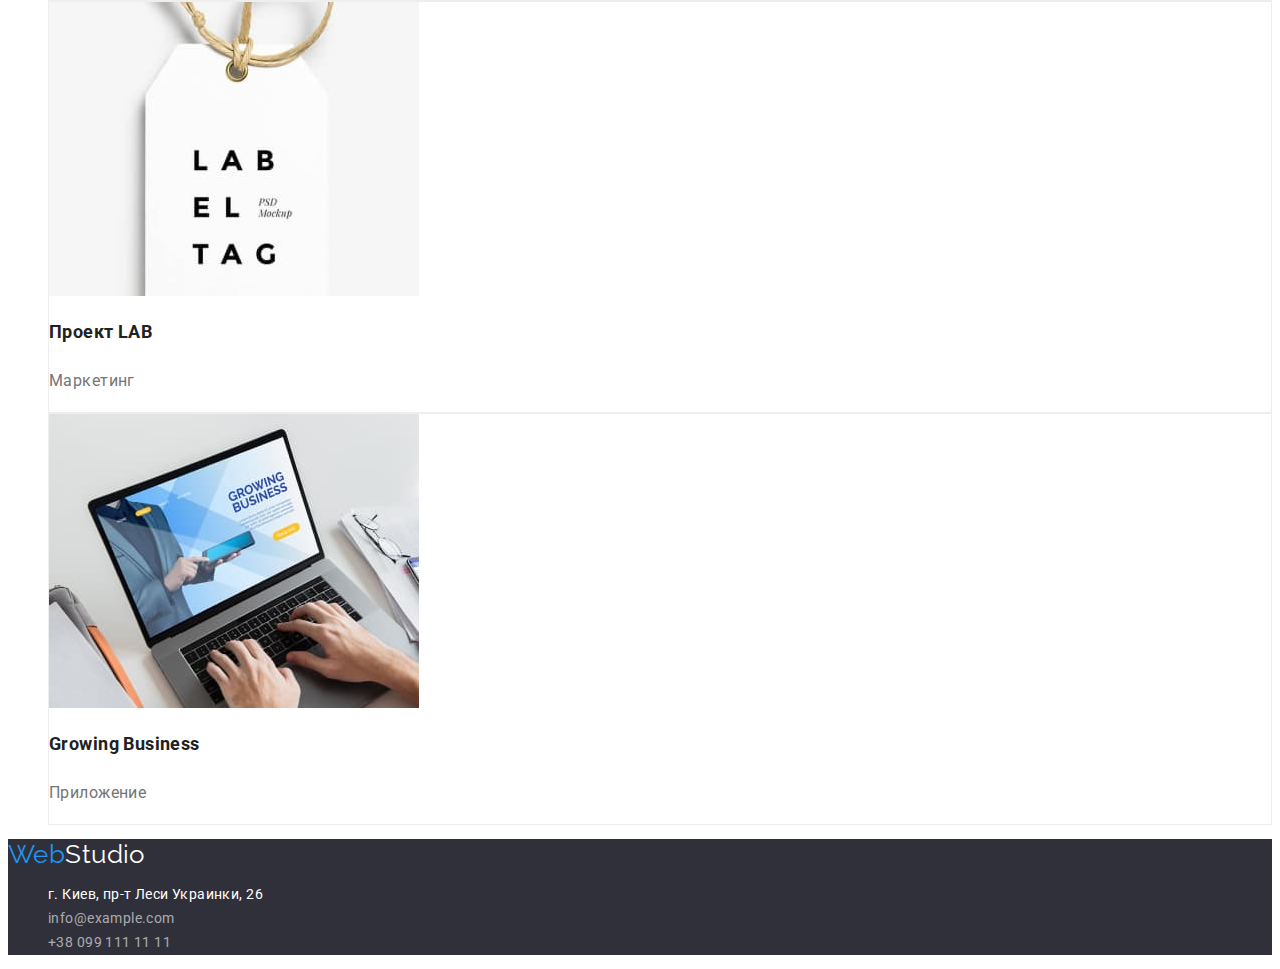
==== commit 09f95233: "change pre finish styles.css" ====
--- a/portfolio.html
+++ b/portfolio.html
@@ -14,23 +14,25 @@
     <link rel="stylesheet" href="css/styles.css" />
   </head>
   <body>
-    <header class="back">
+    <header class="header">
       <nav>
-        <a class="logo" lang="en" href="./index.html">Web<span class="logo-back">Studio</span></a>
+        <a class="logo line" lang="en" href="./index.html"
+          >Web<span class="logo-back">Studio</span></a
+        >
         <ul class="list">
-          <li><a class="link" href="./index.html">Студия</a></li>
-          <li><a class="link current" href="./portfolio.html">Портфолио</a></li>
-          <li><a class="link" href="./index.html">Контакты</a></li>
+          <li><a class="link line" href="./index.html">Студия</a></li>
+          <li><a class="link line current" href="./portfolio.html">Портфолио</a></li>
+          <li><a class="link line" href="./index.html">Контакты</a></li>
         </ul>
       </nav>
       <ul class="list">
-        <li><a class="contact" href="mailto:info@devstudio.com">info@devstudio.com</a></li>
-        <li><a class="contact" href="tel:+380961111111">+38 096 111 11 11</a></li>
+        <li><a class="contact line" href="mailto:info@devstudio.com">info@devstudio.com</a></li>
+        <li><a class="contact line" href="tel:+380961111111">+38 096 111 11 11</a></li>
       </ul>
     </header>
     <main>
       <section>
-        <h1 hidden>Примеры работ</h1>
+        <h1 class="visually-hidden">Примеры работ</h1>
         <ul class="list">
           <li><button class="exmp-button" type="button">Все</button></li>
           <li><button class="exmp-button" type="button">Веб-сайты</button></li>
@@ -39,8 +41,8 @@
           <li><button class="exmp-button" type="button">Маркетинг</button></li>
         </ul>
         <ul class="list">
-          <li>
-            <a href=""
+          <li class="box">
+            <a class="line" href=""
               ><img
                 src="./images/portfolio/website.jpg"
                 alt="показан сайт на ноутбуке"
@@ -52,8 +54,8 @@
             >
           </li>
 
-          <li>
-            <a href=""
+          <li class="box">
+            <a class="line" href=""
               ><img
                 src="./images/portfolio/design.jpg"
                 alt="два баскетболиста в прыжке с мячом"
@@ -64,8 +66,8 @@
               <p class="text exmp">Дизайн</p>
             </a>
           </li>
-          <li>
-            <a href=""
+          <li class="box">
+            <a class="line" href=""
               ><img
                 src="./images/portfolio/app.jpg"
                 alt="логотип ресторана seafood"
@@ -76,8 +78,8 @@
               <p class="text exmp">Приложение</p></a
             >
           </li>
-          <li>
-            <a href=""
+          <li class="box">
+            <a class="line" href=""
               ><img
                 src="./images/portfolio/marketing.jpg"
                 alt="черные наушники"
@@ -88,8 +90,8 @@
               <p class="text exmp">Маркетинг</p>
             </a>
           </li>
-          <li>
-            <a href=""
+          <li class="box">
+            <a class="line" href=""
               ><img
                 src="./images/portfolio/app2.jpg"
                 alt="белая и коричневая коробки"
@@ -100,8 +102,8 @@
               <p class="text exmp">Приложение</p></a
             >
           </li>
-          <li>
-            <a href=""
+          <li class="box">
+            <a class="line" href=""
               ><img
                 src="./images/portfolio/website2.jpg"
                 alt="экран монитора"
@@ -112,8 +114,8 @@
               <p class="text exmp">Веб-сайт</p>
             </a>
           </li>
-          <li>
-            <a href=""
+          <li class="box">
+            <a class="line" href=""
               ><img
                 src="./images/portfolio/design2.jpg"
                 alt="открытый женский журнал"
@@ -124,8 +126,8 @@
               <p class="text exmp">Дизайн</p>
             </a>
           </li>
-          <li>
-            <a href=""
+          <li class="box">
+            <a class="line" href=""
               ><img
                 src="./images/portfolio/marketing2.jpg"
                 alt="белая лейба с текстом lab-el-tag"
@@ -136,8 +138,8 @@
               <p class="text exmp">Маркетинг</p>
             </a>
           </li>
-          <li>
-            <a href=""
+          <li class="box">
+            <a class="line" href=""
               ><img
                 src="./images/portfolio/app3.jpg"
                 alt="кто-то печатает на ноутбуке"
@@ -151,21 +153,23 @@
         </ul>
       </section>
     </main>
-    <footer class="basement">
-      <a class="logo" lang="en" href="./index.html">Web<span class="logo-footer">Studio</span></a>
+    <footer class="footer">
+      <a class="logo line" lang="en" href="./index.html"
+        >Web<span class="logo-footer">Studio</span></a
+      >
       <address>
         <ul class="list">
           <li>
             <a
-              class="address"
+              class="address line"
               href="https://goo.gl/maps/CcYmPfw3a3xQvwCz5"
               target="_blank"
               rel="noreferrer noopener"
               >г. Киев, пр-т Леси Украинки, 26</a
             >
           </li>
-          <li><a class="mail" href="mailto:info@example.com">info@example.com</a></li>
-          <li><a class="tel" href="tel:+380991111111">+38 099 111 11 11</a></li>
+          <li><a class="mail line" href="mailto:info@example.com">info@example.com</a></li>
+          <li><a class="tel line" href="tel:+380991111111">+38 099 111 11 11</a></li>
         </ul>
       </address>
     </footer>
--- a/css/styles.css
+++ b/css/styles.css
@@ -8,22 +8,42 @@
   --primary-text-color: #212121;
   --second-text-color: #757575;
   --accent-color: #2196f3;
-  --white: #ffffff;
+  --main-bgc-text: #ffffff;
+  --second-bgc-color: #f5f4fa;
+  --third-bgc-color: #2f303a;
+  --contacts-text-color: rgba(255, 255, 255, 0.6);
+  --line-color: #ececec;
+  --border-color: #eeeeee;
+  --logo-text-color: #000000;
 }
 
 body {
+  background-color: var(--main-bgc-text);
   font-family: 'Roboto', sans-serif;
-  color: var(--primary-text-color);
-  line-height: 1.2;
+  font-size: 14px;
+  letter-spacing: 0.03em;
+  color: var(--primary-text-color);
+}
+.visually-hidden {
+  position: absolute;
+  width: 1px;
+  height: 1px;
+  margin: -1px;
+  border: 0;
+  padding: 0;
+
+  white-space: nowrap;
+  clip-path: inset(100%);
+  clip: rect(0 0 0 0);
+  overflow: hidden;
 }
 /* Шапка */
-.back,
+.header,
 .card {
-  background-color: var(--white);
-}
-.back {
+  background-color: var(--main-bgc-text);
+}
+.header {
   font-weight: 500;
-  font-size: 14px;
 }
 .logo {
   color: var(--accent-color);
@@ -31,7 +51,7 @@
   font-size: 26px;
 }
 .logo-back {
-  color: var(--primary-text-color);
+  color: var(--logo-text-color);
 }
 .link {
   color: var(--primary-text-color);
@@ -41,8 +61,12 @@
 .link:focus {
   color: var(--accent-color);
 }
-.link.current {
-  color: var(--accent-color);
+.line.current {
+  color: var(--accent-color);
+}
+.link.line,
+.contact.line {
+  letter-spacing: 0.02em;
 }
 .list {
   list-style: none;
@@ -54,69 +78,82 @@
 .contact:focus {
   color: var(--accent-color);
 }
+.line {
+  text-decoration: none;
+}
 /* Герой */
 .hero,
-.basement {
-  background-color: #2f303a;
+.footer {
+  background-color: var(--third-bgc-color);
 }
 .hero-title {
-  color: var(--white);
+  color: var(--main-bgc-text);
   font-weight: 900;
   font-size: 44px;
   line-height: 1.36;
   text-align: center;
+  text-transform: uppercase;
+  letter-spacing: 0.06em;
 }
 .hero-button {
-  color: var(--white);
+  color: var(--main-bgc-text);
   background-color: var(--accent-color);
+  font-family: 'Roboto', sans-serif;
+  font-style: normal;
   font-weight: 700;
   font-size: 16px;
   line-height: 1.88;
   cursor: pointer;
+  display: flex;
+  align-items: center;
+  text-align: center;
+  letter-spacing: 0.06em;
+  border-radius: 4px;
 }
 /* Ососбенности */
 .title {
   color: var(--primary-text-color);
   text-transform: uppercase;
   font-weight: 700;
-  font-size: 14px;
   line-height: 1.14;
-  text-align: center;
 }
 .text {
   color: var(--second-text-color);
-  font-size: 14px;
   line-height: 1.14;
-  text-align: center;
-}
+}
+
 /* Чем мы занимаемся */
 .about-title {
   color: var(--primary-text-color);
   font-weight: 700;
   font-size: 36px;
+  text-align: center;
 }
 /* Команда */
 .team {
-  background-color: #f5f4fa;
+  background-color: var(--second-bgc-color);
 }
 .team-title {
   color: var(--primary-text-color);
   font-weight: 700;
   font-size: 36px;
+  text-align: center;
 }
 .team .title {
   font-weight: 500;
   font-size: 16px;
   text-transform: none;
+  text-align: center;
 }
 .team .text {
   font-size: 16px;
+  text-align: center;
 }
 
 /* Подвал */
 .logo-footer,
 .address {
-  color: var(--white);
+  color: var(--main-bgc-text);
 }
 .address,
 .mail,
@@ -126,7 +163,7 @@
 }
 .mail,
 .tel {
-  color: rgba(255, 255, 255, 0.6);
+  color: var(--contacts-text-color);
 }
 .mail:hover,
 .mail:focus,
@@ -138,18 +175,27 @@
 }
 /* Примеры работ кнопки */
 .exmp-button {
-  background-color: #f5f4fa;
-  color: var(--primary-text-color);
+  background-color: var(--second-bgc-color);
+  color: var(--primary-text-color);
+  font-family: 'Roboto', sans-serif;
+  font-style: normal;
   border: none;
   font-weight: 500;
   font-size: 16px;
   line-height: 1.63;
   cursor: pointer;
+  text-align: center;
+  letter-spacing: 0.03em;
+  border-radius: 4px;
 }
 .exmp-button:hover,
 .exmp-button:focus {
   background-color: var(--accent-color);
-  color: var(--white);
+  color: var(--main-bgc-text);
+}
+.box {
+  background: var(--main-bgc-text);
+  border: 1px solid var(--border-color);
 }
 .title.exmp {
   font-weight: 700;
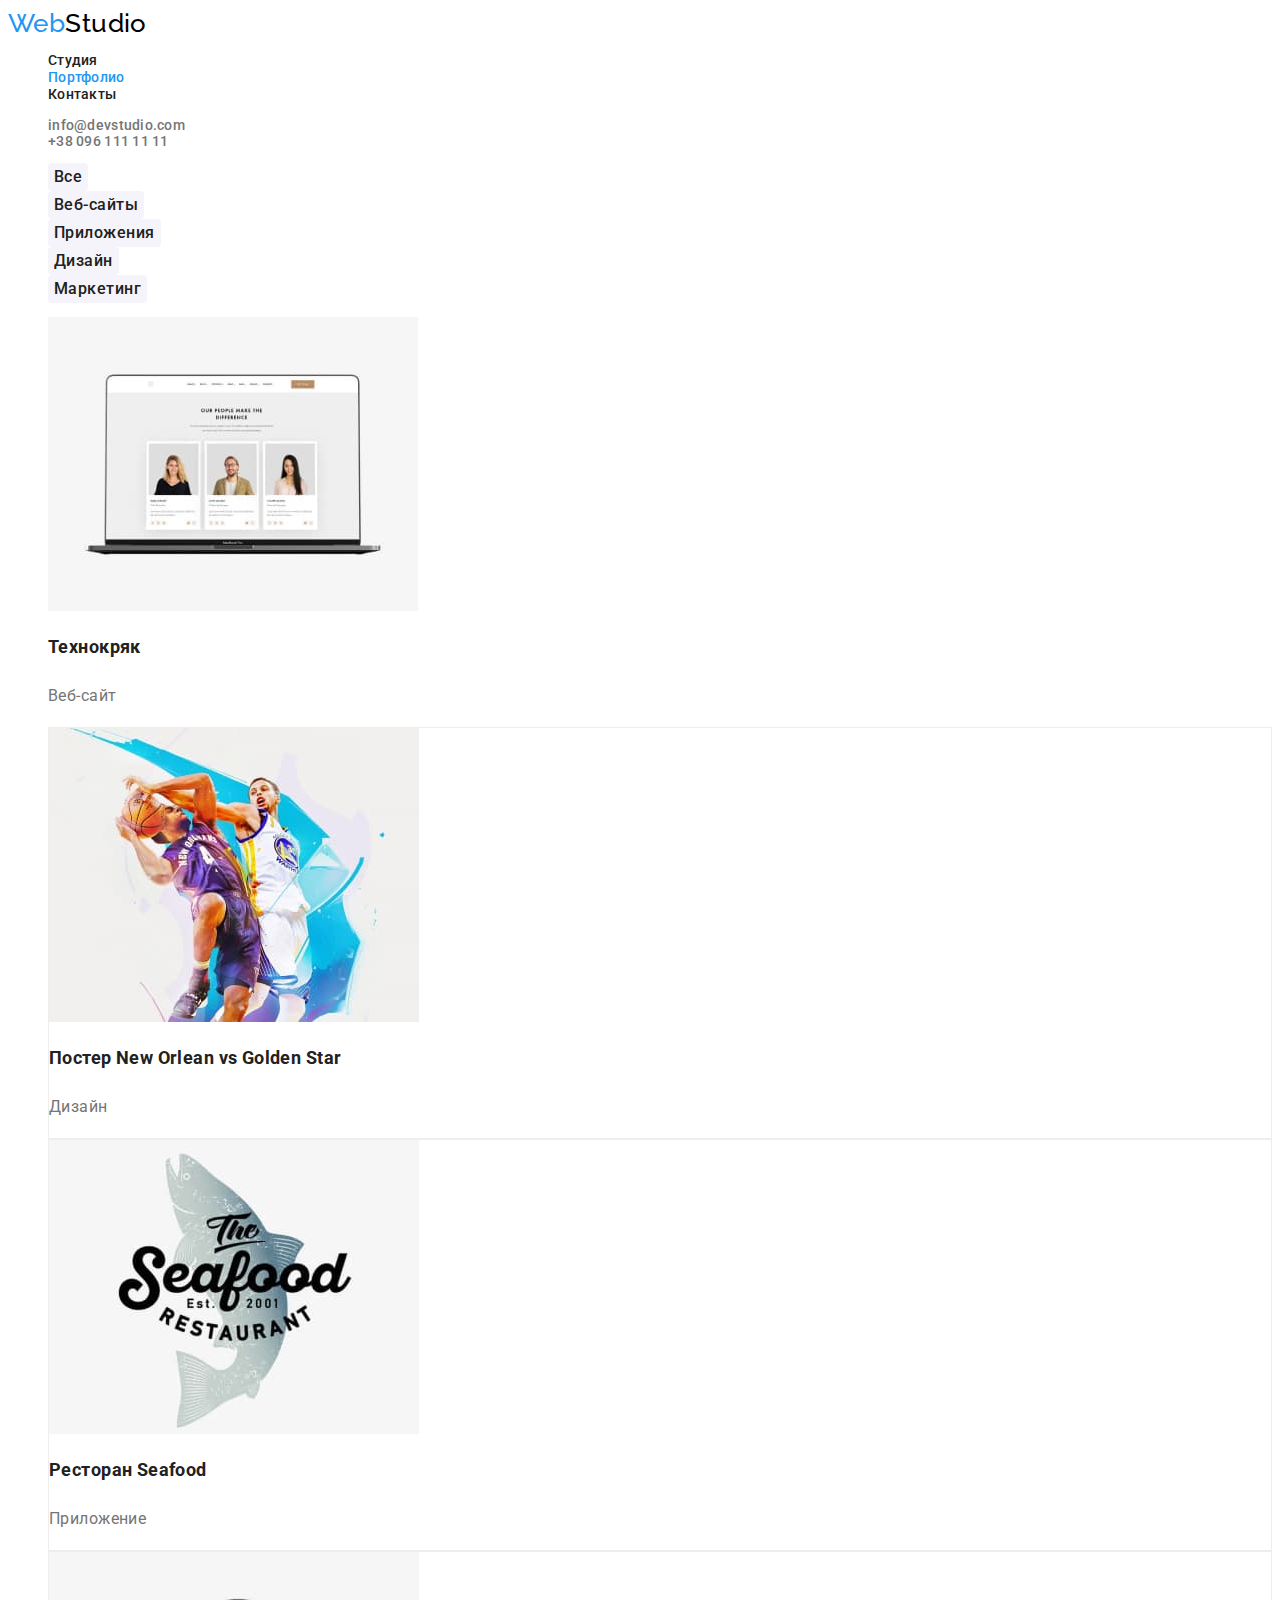
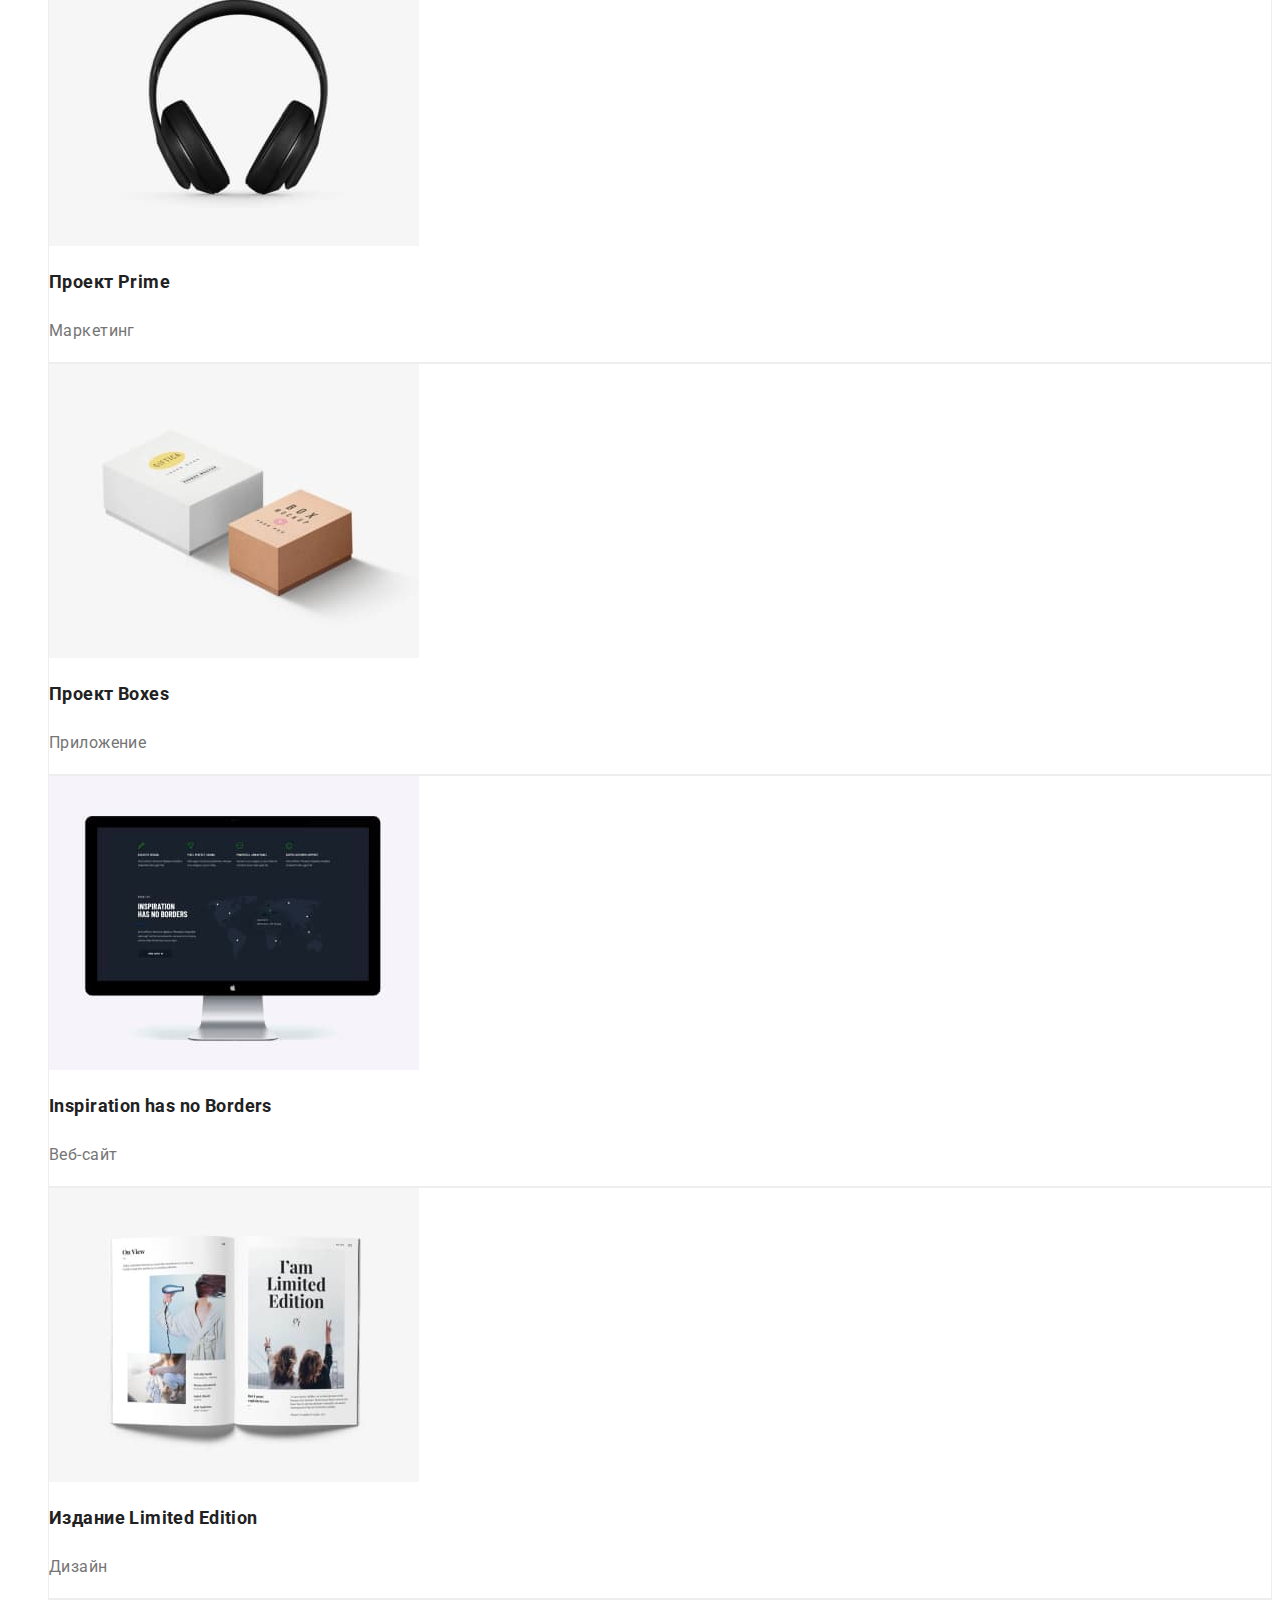
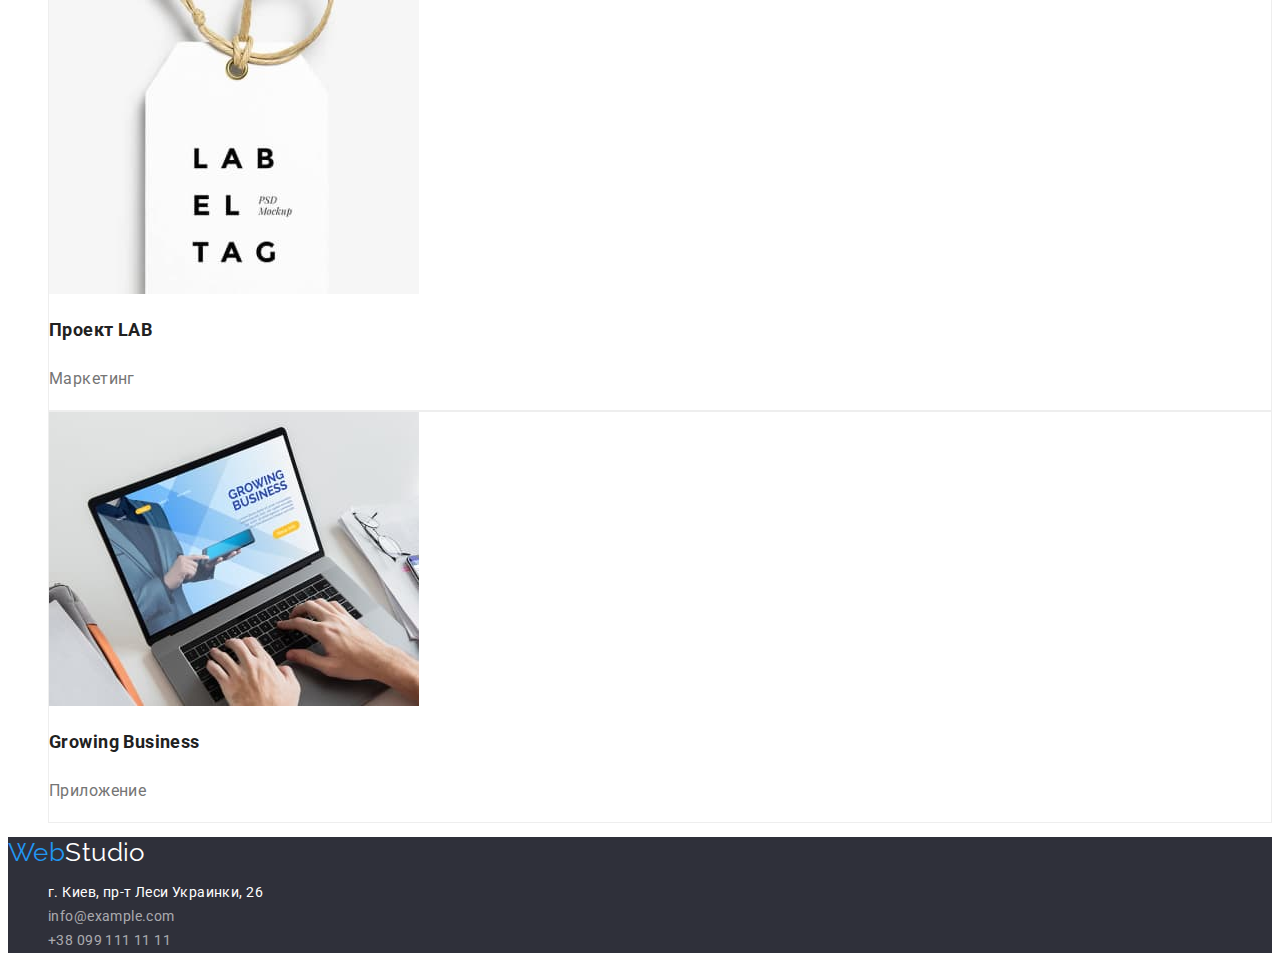
==== commit 73772707: "complete" ====
--- a/portfolio.html
+++ b/portfolio.html
@@ -15,17 +15,17 @@
   </head>
   <body>
     <header class="header">
+      <a class="header-logo line" lang="en" href="./index.html"
+        >Web<span class="header-logo-side">Studio</span></a
+      >
       <nav>
-        <a class="logo line" lang="en" href="./index.html"
-          >Web<span class="logo-back">Studio</span></a
-        >
-        <ul class="list">
+        <ul class="list-style">
           <li><a class="link line" href="./index.html">Студия</a></li>
           <li><a class="link line current" href="./portfolio.html">Портфолио</a></li>
           <li><a class="link line" href="./index.html">Контакты</a></li>
         </ul>
       </nav>
-      <ul class="list">
+      <ul class="list-style">
         <li><a class="contact line" href="mailto:info@devstudio.com">info@devstudio.com</a></li>
         <li><a class="contact line" href="tel:+380961111111">+38 096 111 11 11</a></li>
       </ul>
@@ -33,15 +33,15 @@
     <main>
       <section>
         <h1 class="visually-hidden">Примеры работ</h1>
-        <ul class="list">
+        <ul class="list-style">
           <li><button class="exmp-button" type="button">Все</button></li>
           <li><button class="exmp-button" type="button">Веб-сайты</button></li>
           <li><button class="exmp-button" type="button">Приложения</button></li>
           <li><button class="exmp-button" type="button">Дизайн</button></li>
           <li><button class="exmp-button" type="button">Маркетинг</button></li>
         </ul>
-        <ul class="list">
-          <li class="box">
+        <ul class="list-style">
+          <li classcard-work">
             <a class="line" href=""
               ><img
                 src="./images/portfolio/website.jpg"
@@ -54,7 +54,7 @@
             >
           </li>
 
-          <li class="box">
+          <li class="card-work">
             <a class="line" href=""
               ><img
                 src="./images/portfolio/design.jpg"
@@ -66,7 +66,7 @@
               <p class="text exmp">Дизайн</p>
             </a>
           </li>
-          <li class="box">
+          <li class="card-work">
             <a class="line" href=""
               ><img
                 src="./images/portfolio/app.jpg"
@@ -78,7 +78,7 @@
               <p class="text exmp">Приложение</p></a
             >
           </li>
-          <li class="box">
+          <li class="card-work">
             <a class="line" href=""
               ><img
                 src="./images/portfolio/marketing.jpg"
@@ -90,7 +90,7 @@
               <p class="text exmp">Маркетинг</p>
             </a>
           </li>
-          <li class="box">
+          <li class="card-work">
             <a class="line" href=""
               ><img
                 src="./images/portfolio/app2.jpg"
@@ -102,7 +102,7 @@
               <p class="text exmp">Приложение</p></a
             >
           </li>
-          <li class="box">
+          <li class="card-work">
             <a class="line" href=""
               ><img
                 src="./images/portfolio/website2.jpg"
@@ -114,7 +114,7 @@
               <p class="text exmp">Веб-сайт</p>
             </a>
           </li>
-          <li class="box">
+          <li class="card-work">
             <a class="line" href=""
               ><img
                 src="./images/portfolio/design2.jpg"
@@ -126,7 +126,7 @@
               <p class="text exmp">Дизайн</p>
             </a>
           </li>
-          <li class="box">
+          <li class="card-work">
             <a class="line" href=""
               ><img
                 src="./images/portfolio/marketing2.jpg"
@@ -138,7 +138,7 @@
               <p class="text exmp">Маркетинг</p>
             </a>
           </li>
-          <li class="box">
+          <li class="card-work">
             <a class="line" href=""
               ><img
                 src="./images/portfolio/app3.jpg"
@@ -154,11 +154,11 @@
       </section>
     </main>
     <footer class="footer">
-      <a class="logo line" lang="en" href="./index.html"
-        >Web<span class="logo-footer">Studio</span></a
+      <a class="footer-logo line" lang="en" href="./index.html"
+        >Web<span class="footer-logo-side">Studio</span></a
       >
       <address>
-        <ul class="list">
+        <ul class="list-style">
           <li>
             <a
               class="address line"
--- a/css/styles.css
+++ b/css/styles.css
@@ -15,6 +15,7 @@
   --line-color: #ececec;
   --border-color: #eeeeee;
   --logo-text-color: #000000;
+  --bgcolor-btn: #188ce8;
 }
 
 body {
@@ -45,14 +46,16 @@
 .header {
   font-weight: 500;
 }
-.logo {
+.header-logo,
+.footer-logo {
   color: var(--accent-color);
   font-family: 'Raleway', sans-serif;
   font-size: 26px;
 }
-.logo-back {
+.header-logo-side {
   color: var(--logo-text-color);
 }
+
 .link {
   color: var(--primary-text-color);
   line-height: 1.14;
@@ -68,7 +71,7 @@
 .contact.line {
   letter-spacing: 0.02em;
 }
-.list {
+.list-style {
   list-style: none;
 }
 .contact {
@@ -110,6 +113,10 @@
   letter-spacing: 0.06em;
   border-radius: 4px;
 }
+.hero-button:hover,
+.hero-button:focus {
+  background-color: var(--bgcolor-btn);
+}
 /* Ососбенности */
 .title {
   color: var(--primary-text-color);
@@ -151,7 +158,7 @@
 }
 
 /* Подвал */
-.logo-footer,
+.footer-logo-side,
 .address {
   color: var(--main-bgc-text);
 }
@@ -193,7 +200,7 @@
   background-color: var(--accent-color);
   color: var(--main-bgc-text);
 }
-.box {
+.card-work {
   background: var(--main-bgc-text);
   border: 1px solid var(--border-color);
 }
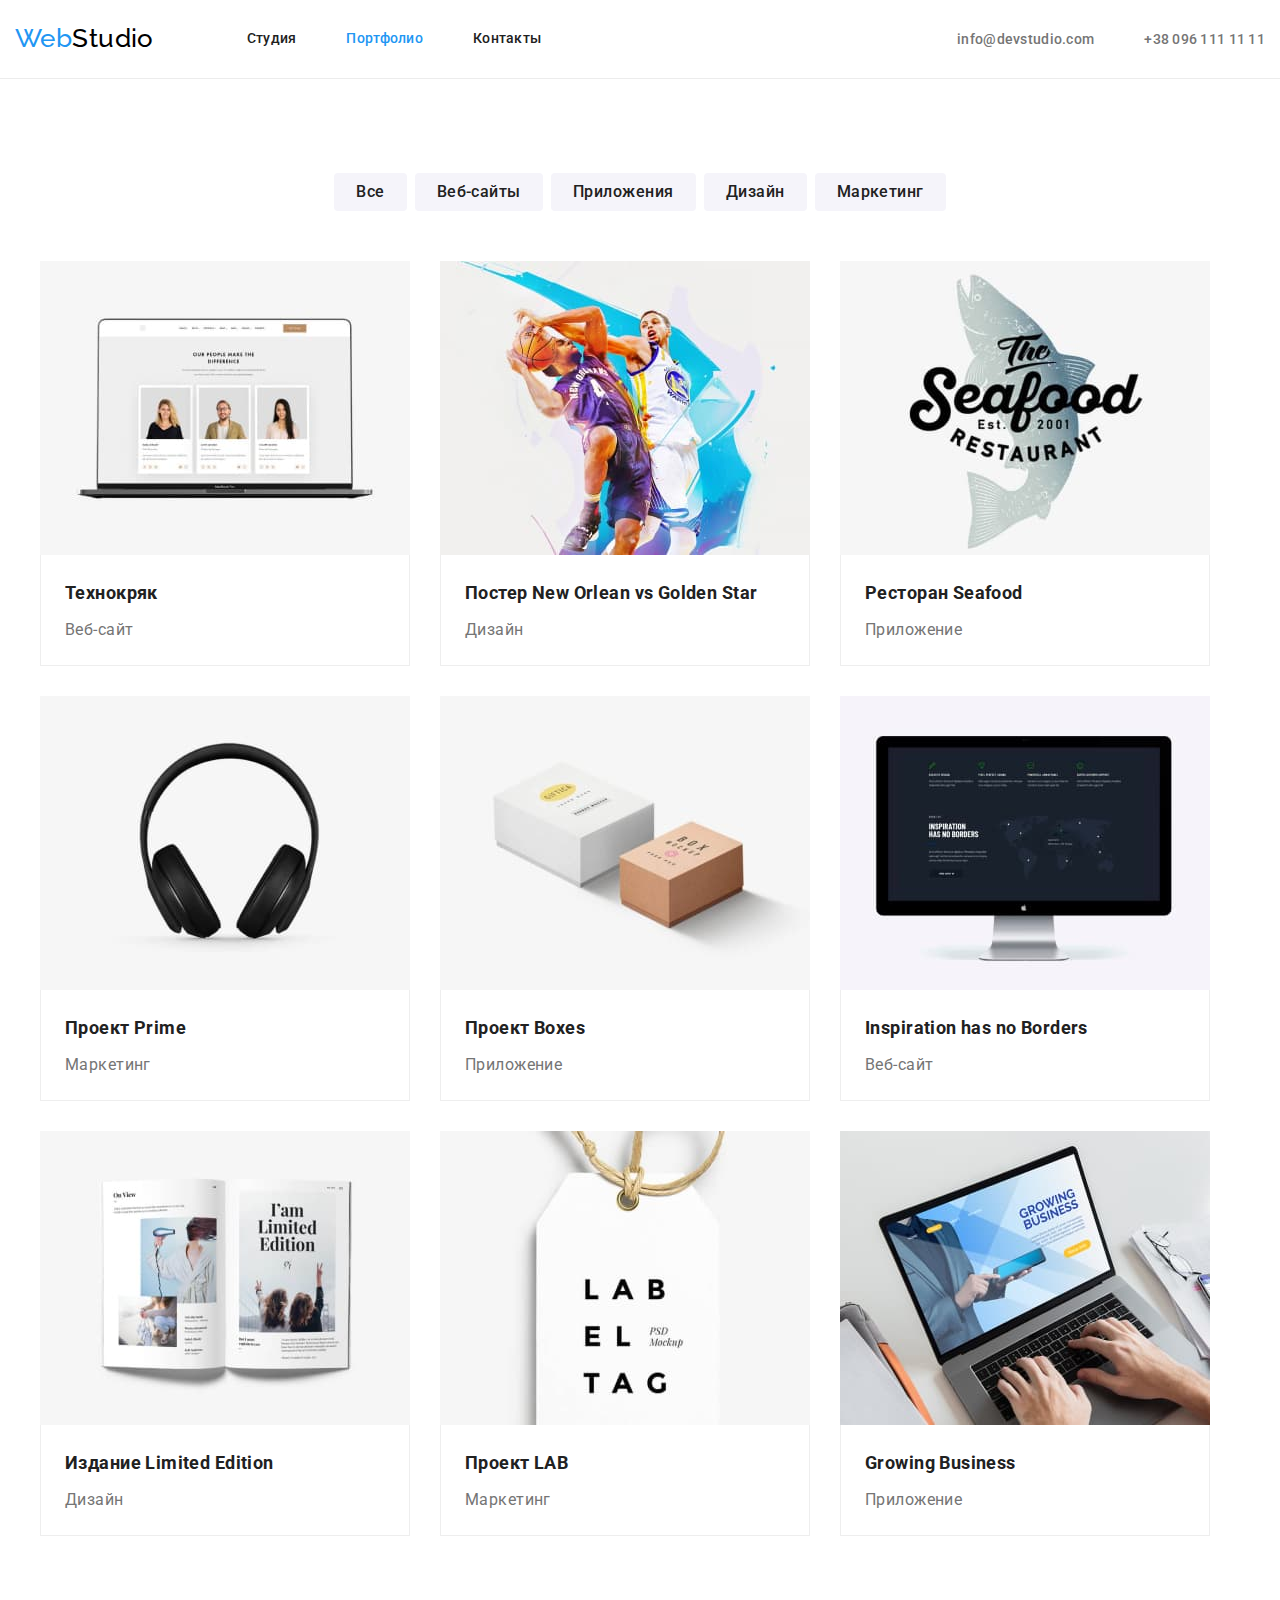
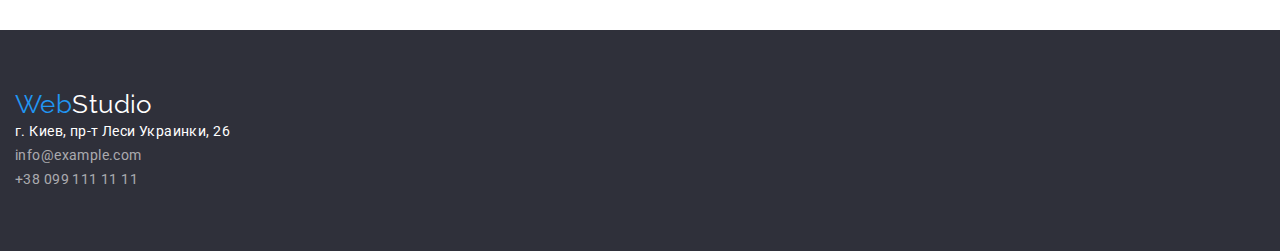
==== commit 99cc7d17: "first add marg padd flex" ====
--- a/portfolio.html
+++ b/portfolio.html
@@ -11,167 +11,216 @@
       href="https://fonts.googleapis.com/css2?family=Raleway:wght@700&family=Roboto:wght@400;500;700;900&display=swap"
       rel="stylesheet"
     />
+    <link
+      rel="stylesheet"
+      href="https://cdnjs.cloudflare.com/ajax/libs/modern-normalize/1.1.0/modern-normalize.min.css"
+    />
     <link rel="stylesheet" href="css/styles.css" />
   </head>
   <body>
+    <!-- Шапка -->
     <header class="header">
-      <a class="header-logo line" lang="en" href="./index.html"
-        >Web<span class="header-logo-side">Studio</span></a
-      >
-      <nav>
+      <div class="container header-flex">
+        <a class="header-logo line" lang="en" href="./index.html"
+          >Web<span class="header-logo-side">Studio</span></a
+        >
+        <nav class="nav">
+          <ul class="nav-list list-style">
+            <li><a class="link line" href="./index.html">Студия</a></li>
+            <li><a class="link line current" href="./portfolio.html">Портфолио</a></li>
+            <li><a class="link line" href="./index.html">Контакты</a></li>
+          </ul>
+        </nav>
         <ul class="list-style">
-          <li><a class="link line" href="./index.html">Студия</a></li>
-          <li><a class="link line current" href="./portfolio.html">Портфолио</a></li>
-          <li><a class="link line" href="./index.html">Контакты</a></li>
+          <li class="header-contact">
+            <a class="contact line" href="mailto:info@devstudio.com">info@devstudio.com</a>
+          </li>
+          <li><a class="contact line" href="tel:+380961111111">+38 096 111 11 11</a></li>
         </ul>
-      </nav>
-      <ul class="list-style">
-        <li><a class="contact line" href="mailto:info@devstudio.com">info@devstudio.com</a></li>
-        <li><a class="contact line" href="tel:+380961111111">+38 096 111 11 11</a></li>
-      </ul>
+      </div>
     </header>
+    <!-- Примеры работ -->
     <main>
-      <section>
-        <h1 class="visually-hidden">Примеры работ</h1>
-        <ul class="list-style">
-          <li><button class="exmp-button" type="button">Все</button></li>
-          <li><button class="exmp-button" type="button">Веб-сайты</button></li>
-          <li><button class="exmp-button" type="button">Приложения</button></li>
-          <li><button class="exmp-button" type="button">Дизайн</button></li>
-          <li><button class="exmp-button" type="button">Маркетинг</button></li>
-        </ul>
-        <ul class="list-style">
-          <li classcard-work">
-            <a class="line" href=""
-              ><img
-                src="./images/portfolio/website.jpg"
-                alt="показан сайт на ноутбуке"
-                width="370"
-                height="294"
-              />
-              <h2 class="title exmp">Технокряк</h2>
-              <p class="text exmp">Веб-сайт</p></a
-            >
-          </li>
+      <!-- Фильтр кнопок -->
+      <section class="filter section">
+        <div class="container">
+          <h1 class="visually-hidden">Примеры работ</h1>
+          <ul class="list-style">
+            <li class="btn-item"><button class="exmp-button" type="button">Все</button></li>
+            <li class="btn-item"><button class="exmp-button" type="button">Веб-сайты</button></li>
+            <li class="btn-item"><button class="exmp-button" type="button">Приложения</button></li>
+            <li class="btn-item"><button class="exmp-button" type="button">Дизайн</button></li>
+            <li class="btn-item"><button class="exmp-button" type="button">Маркетинг</button></li>
+          </ul>
+          <!-- Список работ -->
+          <ul class="card list-style">
+            <li class="card-work">
+              <a class="line" href=""
+                ><img
+                  class="card-img"
+                  src="./images/portfolio/website.jpg"
+                  alt="показан сайт на ноутбуке"
+                  width="370"
+                  height="294"
+                />
+                <div class="border-exmp">
+                  <h2 class="title exmp">Технокряк</h2>
+                  <p class="text exmp">Веб-сайт</p>
+                </div></a
+              >
+            </li>
 
-          <li class="card-work">
-            <a class="line" href=""
-              ><img
-                src="./images/portfolio/design.jpg"
-                alt="два баскетболиста в прыжке с мячом"
-                width="370"
-                height="294"
-              />
-              <h2 class="title exmp" lang="en">Постер New Orlean vs Golden Star</h2>
-              <p class="text exmp">Дизайн</p>
-            </a>
-          </li>
-          <li class="card-work">
-            <a class="line" href=""
-              ><img
-                src="./images/portfolio/app.jpg"
-                alt="логотип ресторана seafood"
-                width="370"
-                height="294"
-              />
-              <h2 class="title exmp">Ресторан Seafood</h2>
-              <p class="text exmp">Приложение</p></a
-            >
-          </li>
-          <li class="card-work">
-            <a class="line" href=""
-              ><img
-                src="./images/portfolio/marketing.jpg"
-                alt="черные наушники"
-                width="370"
-                height="294"
-              />
-              <h2 class="title exmp">Проект Prime</h2>
-              <p class="text exmp">Маркетинг</p>
-            </a>
-          </li>
-          <li class="card-work">
-            <a class="line" href=""
-              ><img
-                src="./images/portfolio/app2.jpg"
-                alt="белая и коричневая коробки"
-                width="370"
-                height="294"
-              />
-              <h2 class="title exmp">Проект Boxes</h2>
-              <p class="text exmp">Приложение</p></a
-            >
-          </li>
-          <li class="card-work">
-            <a class="line" href=""
-              ><img
-                src="./images/portfolio/website2.jpg"
-                alt="экран монитора"
-                width="370"
-                height="294"
-              />
-              <h2 class="title exmp" lang="en">Inspiration has no Borders</h2>
-              <p class="text exmp">Веб-сайт</p>
-            </a>
-          </li>
-          <li class="card-work">
-            <a class="line" href=""
-              ><img
-                src="./images/portfolio/design2.jpg"
-                alt="открытый женский журнал"
-                width="370"
-                height="294"
-              />
-              <h2 class="title exmp">Издание Limited Edition</h2>
-              <p class="text exmp">Дизайн</p>
-            </a>
-          </li>
-          <li class="card-work">
-            <a class="line" href=""
-              ><img
-                src="./images/portfolio/marketing2.jpg"
-                alt="белая лейба с текстом lab-el-tag"
-                width="370"
-                height="294"
-              />
-              <h2 class="title exmp">Проект LAB</h2>
-              <p class="text exmp">Маркетинг</p>
-            </a>
-          </li>
-          <li class="card-work">
-            <a class="line" href=""
-              ><img
-                src="./images/portfolio/app3.jpg"
-                alt="кто-то печатает на ноутбуке"
-                width="370"
-                height="294"
-              />
-              <h2 class="title exmp" lang="en">Growing Business</h2>
-              <p class="text exmp">Приложение</p></a
-            >
-          </li>
-        </ul>
+            <li class="card-work">
+              <a class="line" href=""
+                ><img
+                  class="card-img"
+                  src="./images/portfolio/design.jpg"
+                  alt="два баскетболиста в прыжке с мячом"
+                  width="370"
+                  height="294"
+                />
+                <div class="border-exmp">
+                  <h2 class="title exmp" lang="en">Постер New Orlean vs Golden Star</h2>
+                  <p class="text exmp">Дизайн</p>
+                </div>
+              </a>
+            </li>
+            <li class="card-work">
+              <a class="line" href=""
+                ><img
+                  class="card-img"
+                  src="./images/portfolio/app.jpg"
+                  alt="логотип ресторана seafood"
+                  width="370"
+                  height="294"
+                />
+                <div class="border-exmp">
+                  <h2 class="title exmp">Ресторан Seafood</h2>
+                  <p class="text exmp">Приложение</p>
+                </div></a
+              >
+            </li>
+            <li class="card-work">
+              <a class="line" href=""
+                ><img
+                  class="card-img"
+                  src="./images/portfolio/marketing.jpg"
+                  alt="черные наушники"
+                  width="370"
+                  height="294"
+                />
+                <div class="border-exmp">
+                  <h2 class="title exmp">Проект Prime</h2>
+                  <p class="text exmp">Маркетинг</p>
+                </div>
+              </a>
+            </li>
+            <li class="card-work">
+              <a class="line" href=""
+                ><img
+                  class="card-img"
+                  src="./images/portfolio/app2.jpg"
+                  alt="белая и коричневая коробки"
+                  width="370"
+                  height="294"
+                />
+                <div class="border-exmp">
+                  <h2 class="title exmp">Проект Boxes</h2>
+                  <p class="text exmp">Приложение</p>
+                </div></a
+              >
+            </li>
+            <li class="card-work">
+              <a class="line" href=""
+                ><img
+                  class="card-img"
+                  src="./images/portfolio/website2.jpg"
+                  alt="экран монитора"
+                  width="370"
+                  height="294"
+                />
+                <div class="border-exmp">
+                  <h2 class="title exmp" lang="en">Inspiration has no Borders</h2>
+                  <p class="text exmp">Веб-сайт</p>
+                </div>
+              </a>
+            </li>
+            <li class="card-work">
+              <a class="line" href=""
+                ><img
+                  class="card-img"
+                  src="./images/portfolio/design2.jpg"
+                  alt="открытый женский журнал"
+                  width="370"
+                  height="294"
+                />
+                <div class="border-exmp">
+                  <h2 class="title exmp">Издание Limited Edition</h2>
+                  <p class="text exmp">Дизайн</p>
+                </div>
+              </a>
+            </li>
+            <li class="card-work">
+              <a class="line" href=""
+                ><img
+                  class="card-img"
+                  src="./images/portfolio/marketing2.jpg"
+                  alt="белая лейба с текстом lab-el-tag"
+                  width="370"
+                  height="294"
+                />
+                <div class="border-exmp">
+                  <h2 class="title exmp">Проект LAB</h2>
+                  <p class="text exmp">Маркетинг</p>
+                </div>
+              </a>
+            </li>
+            <li class="card-work">
+              <a class="line" href=""
+                ><img
+                  class="card-img"
+                  src="./images/portfolio/app3.jpg"
+                  alt="кто-то печатает на ноутбуке"
+                  width="370"
+                  height="294"
+                />
+                <div class="border-exmp">
+                  <h2 class="title exmp" lang="en">Growing Business</h2>
+                  <p class="text exmp">Приложение</p>
+                </div></a
+              >
+            </li>
+          </ul>
+        </div>
       </section>
     </main>
+    <!-- Подвал -->
     <footer class="footer">
-      <a class="footer-logo line" lang="en" href="./index.html"
-        >Web<span class="footer-logo-side">Studio</span></a
-      >
-      <address>
-        <ul class="list-style">
-          <li>
-            <a
-              class="address line"
-              href="https://goo.gl/maps/CcYmPfw3a3xQvwCz5"
-              target="_blank"
-              rel="noreferrer noopener"
-              >г. Киев, пр-т Леси Украинки, 26</a
-            >
-          </li>
-          <li><a class="mail line" href="mailto:info@example.com">info@example.com</a></li>
-          <li><a class="tel line" href="tel:+380991111111">+38 099 111 11 11</a></li>
-        </ul>
-      </address>
+      <div class="container">
+        <a class="footer-logo line" lang="en" href="./index.html"
+          >Web<span class="footer-logo-side">Studio</span></a
+        >
+        <!-- Адрес -->
+        <address class="address-all">
+          <ul class="list-style">
+            <li class="address-item">
+              <a
+                class="address line"
+                href="https://goo.gl/maps/CcYmPfw3a3xQvwCz5"
+                target="_blank"
+                rel="noreferrer noopener"
+                >г. Киев, пр-т Леси Украинки, 26</a
+              >
+            </li>
+            <li class="address-item">
+              <a class="mail line" href="mailto:info@example.com">info@example.com</a>
+            </li>
+            <li class="address-item">
+              <a class="tel line" href="tel:+380991111111">+38 099 111 11 11</a>
+            </li>
+          </ul>
+        </address>
+      </div>
     </footer>
   </body>
 </html>
--- a/css/styles.css
+++ b/css/styles.css
@@ -1,9 +1,5 @@
-/* основной цвет текста  #212121 */
-/* вторичный цвет текста #757575 */
-/* доп. цвет текста rgba(255, 255, 255, 0.6); */
-/* акцент #2196F3 */
-/* белый #FFFFFF */
-/* цвет фона #F5F4FA */
+/* Список цветов */
+
 :root {
   --primary-text-color: #212121;
   --second-text-color: #757575;
@@ -18,13 +14,10 @@
   --bgcolor-btn: #188ce8;
 }
 
-body {
-  background-color: var(--main-bgc-text);
-  font-family: 'Roboto', sans-serif;
-  font-size: 14px;
-  letter-spacing: 0.03em;
-  color: var(--primary-text-color);
-}
+
+
+/* Утилиты и общие правила */
+
 .visually-hidden {
   position: absolute;
   width: 1px;
@@ -38,67 +31,177 @@
   clip: rect(0 0 0 0);
   overflow: hidden;
 }
+
+body {
+  background-color: var(--main-bgc-text);
+  font-family: 'Roboto', sans-serif;
+  font-size: 14px;
+  letter-spacing: 0.03em;
+  color: var(--primary-text-color);
+}
+
+h1,
+h2,
+h3,
+p,
+ul {
+  margin: 0;
+  padding: 0;
+}
+
+.container {
+  width: 1170x;
+  margin-left: auto;
+  margin-right: auto;
+  padding-left: 15px;
+  padding-right: 15px;
+}
+
+.section {
+  padding-top: 94px;
+  padding-bottom: 94px;
+}
+
 /* Шапка */
+
 .header,
 .card {
   background-color: var(--main-bgc-text);
 }
+
+.card {
+  border-radius: 0px 0px 4px 4px;
+}
+
 .header {
+  border-bottom: 1px solid var(--line-color);
   font-weight: 500;
 }
+
 .header-logo,
 .footer-logo {
   color: var(--accent-color);
   font-family: 'Raleway', sans-serif;
   font-size: 26px;
 }
+
+.header-logo.line {
+  margin-right: 93px;
+}
+
+.footer .container {
+  padding-top: 60px;
+  padding-bottom: 60px;
+}
+
 .header-logo-side {
   color: var(--logo-text-color);
 }
 
+.list-style {
+  display: flex;
+}
+
+.nav-list.list-style > li {
+  margin-right: 50px;
+}
+
+.nav-list.list-style > li:last-child {
+  margin-right: 0;
+}
+
+.nav {
+  margin-right: auto;
+}
+
+.header-contact {
+  margin-right: 50px;
+}
+
+.header-flex {
+  display: flex;
+  align-items: center;
+  justify-content: space-between;
+}
+
+.container.header-flex {
+  padding-top: 24px;
+  padding-bottom: 24px;
+}
+
 .link {
   color: var(--primary-text-color);
   line-height: 1.14;
 }
+
 .link:hover,
 .link:focus {
   color: var(--accent-color);
 }
+
 .line.current {
   color: var(--accent-color);
 }
+
 .link.line,
 .contact.line {
   letter-spacing: 0.02em;
 }
+
 .list-style {
   list-style: none;
 }
+
+.list-style .title {
+  margin-bottom: 10px;
+}
+
 .contact {
   color: var(--second-text-color);
 }
+
 .contact:hover,
 .contact:focus {
   color: var(--accent-color);
 }
+
 .line {
   text-decoration: none;
 }
+
 /* Герой */
+
+.hero.section {
+  text-align: center;
+}
+
+.hero-box {
+  padding-top: 200px;
+  padding-bottom: 200px;
+}
+
 .hero,
 .footer {
   background-color: var(--third-bgc-color);
 }
+
 .hero-title {
+  margin-bottom: 30px;
+  width: 696px;
+  margin-left: auto;
+  margin-right: auto;
+
   color: var(--main-bgc-text);
   font-weight: 900;
   font-size: 44px;
   line-height: 1.36;
-  text-align: center;
   text-transform: uppercase;
   letter-spacing: 0.06em;
 }
+
 .hero-button {
+  padding: 10px 32px;
+
   color: var(--main-bgc-text);
   background-color: var(--accent-color);
   font-family: 'Roboto', sans-serif;
@@ -107,71 +210,162 @@
   font-size: 16px;
   line-height: 1.88;
   cursor: pointer;
-  display: flex;
   align-items: center;
   text-align: center;
   letter-spacing: 0.06em;
+  border: none;
   border-radius: 4px;
 }
+
 .hero-button:hover,
 .hero-button:focus {
   background-color: var(--bgcolor-btn);
 }
+
 /* Ососбенности */
+
+.section.benefits,
+.section.about {
+  padding-bottom: 0;
+}
+
+.benefits .list-style,
+.team .list-style,
+.filter .list-style {
+  justify-content: center;
+}
+
+.benefits-item {
+  margin-right: 30px;
+}
+
+.benefits-item:last-child {
+  margin-right: 0;
+}
+
 .title {
+  width: 270px;
+
   color: var(--primary-text-color);
   text-transform: uppercase;
   font-weight: 700;
   line-height: 1.14;
 }
+
 .text {
+  width: 270px;
+
   color: var(--second-text-color);
   line-height: 1.14;
 }
 
 /* Чем мы занимаемся */
+
+.about .list-style {
+  justify-content: center;
+}
+
+.about-item {
+  margin-right: 30px;
+}
+
+.about-img {
+  display: block;
+  margin-bottom: 0;
+}
+
+.about-item:last-child {
+  margin-right: 0;
+}
+
 .about-title {
+  margin-bottom: 50px;
+
   color: var(--primary-text-color);
   font-weight: 700;
   font-size: 36px;
   text-align: center;
 }
+
 /* Команда */
+
 .team {
   background-color: var(--second-bgc-color);
 }
+.section.about {
+  padding-bottom: 94px;
+}
+
+.team-img {
+  margin-bottom: 30px;
+}
+
+.team-item {
+  margin-right: 30px;
+}
+
 .team-title {
+  margin-bottom: 50px;
+
   color: var(--primary-text-color);
   font-weight: 700;
   font-size: 36px;
   text-align: center;
 }
+
 .team .title {
   font-weight: 500;
   font-size: 16px;
   text-transform: none;
   text-align: center;
 }
+
 .team .text {
   font-size: 16px;
   text-align: center;
+  padding-bottom: 30px;
 }
 
 /* Подвал */
+
 .footer-logo-side,
 .address {
   color: var(--main-bgc-text);
 }
+
+.footer-logo.line {
+  margin-bottom: 20px;
+}
+
+.address-all {
+  width: 231px;
+}
+
+.address-all .list-style {
+  flex-wrap: wrap;
+}
+
+.address-item {
+  display: block;
+}
+
+.address.line,
+.mail.line {
+  margin-bottom: 9px;
+}
+
 .address,
 .mail,
 .tel {
   font-style: normal;
   line-height: 1.7;
 }
+
 .mail,
 .tel {
   color: var(--contacts-text-color);
 }
+
 .mail:hover,
 .mail:focus,
 .tel:hover,
@@ -180,8 +374,13 @@
 .address:focus {
   color: var(--accent-color);
 }
+
 /* Примеры работ кнопки */
+
 .exmp-button {
+  padding: 6px 22px;
+  margin-bottom: 50px;
+
   background-color: var(--second-bgc-color);
   color: var(--primary-text-color);
   font-family: 'Roboto', sans-serif;
@@ -195,23 +394,60 @@
   letter-spacing: 0.03em;
   border-radius: 4px;
 }
+
 .exmp-button:hover,
 .exmp-button:focus {
   background-color: var(--accent-color);
   color: var(--main-bgc-text);
 }
+
+.filter .btn-item {
+  margin-right: 8px;
+}
+
+.filter .btn-item:last-child {
+  margin-right: 0;
+}
+
 .card-work {
+  margin-right: 30px;
+  margin-bottom: 30px;
   background: var(--main-bgc-text);
-  border: 1px solid var(--border-color);
-}
+}
+
+.card-work:nth-last-child(-n + 3) {
+  margin-bottom: 0;
+}
+
+.filter .card.list-style {
+  flex-wrap: wrap;
+}
+
+.border-exmp {
+  padding: 20px 24px;
+  border-right: 1px solid var(--border-color);
+  border-bottom: 1px solid var(--border-color);
+  border-left: 1px solid var(--border-color);
+}
+
+.card-img {
+  display: block;
+}
+
 .title.exmp {
+  margin-bottom: 4px;
+  width: auto;
+
   font-weight: 700;
   font-size: 18px;
   text-transform: none;
   line-height: 2;
   text-align: start;
 }
+
 .text.exmp {
+  width: auto;
+
   font-size: 16px;
   line-height: 1.88;
   text-align: start;
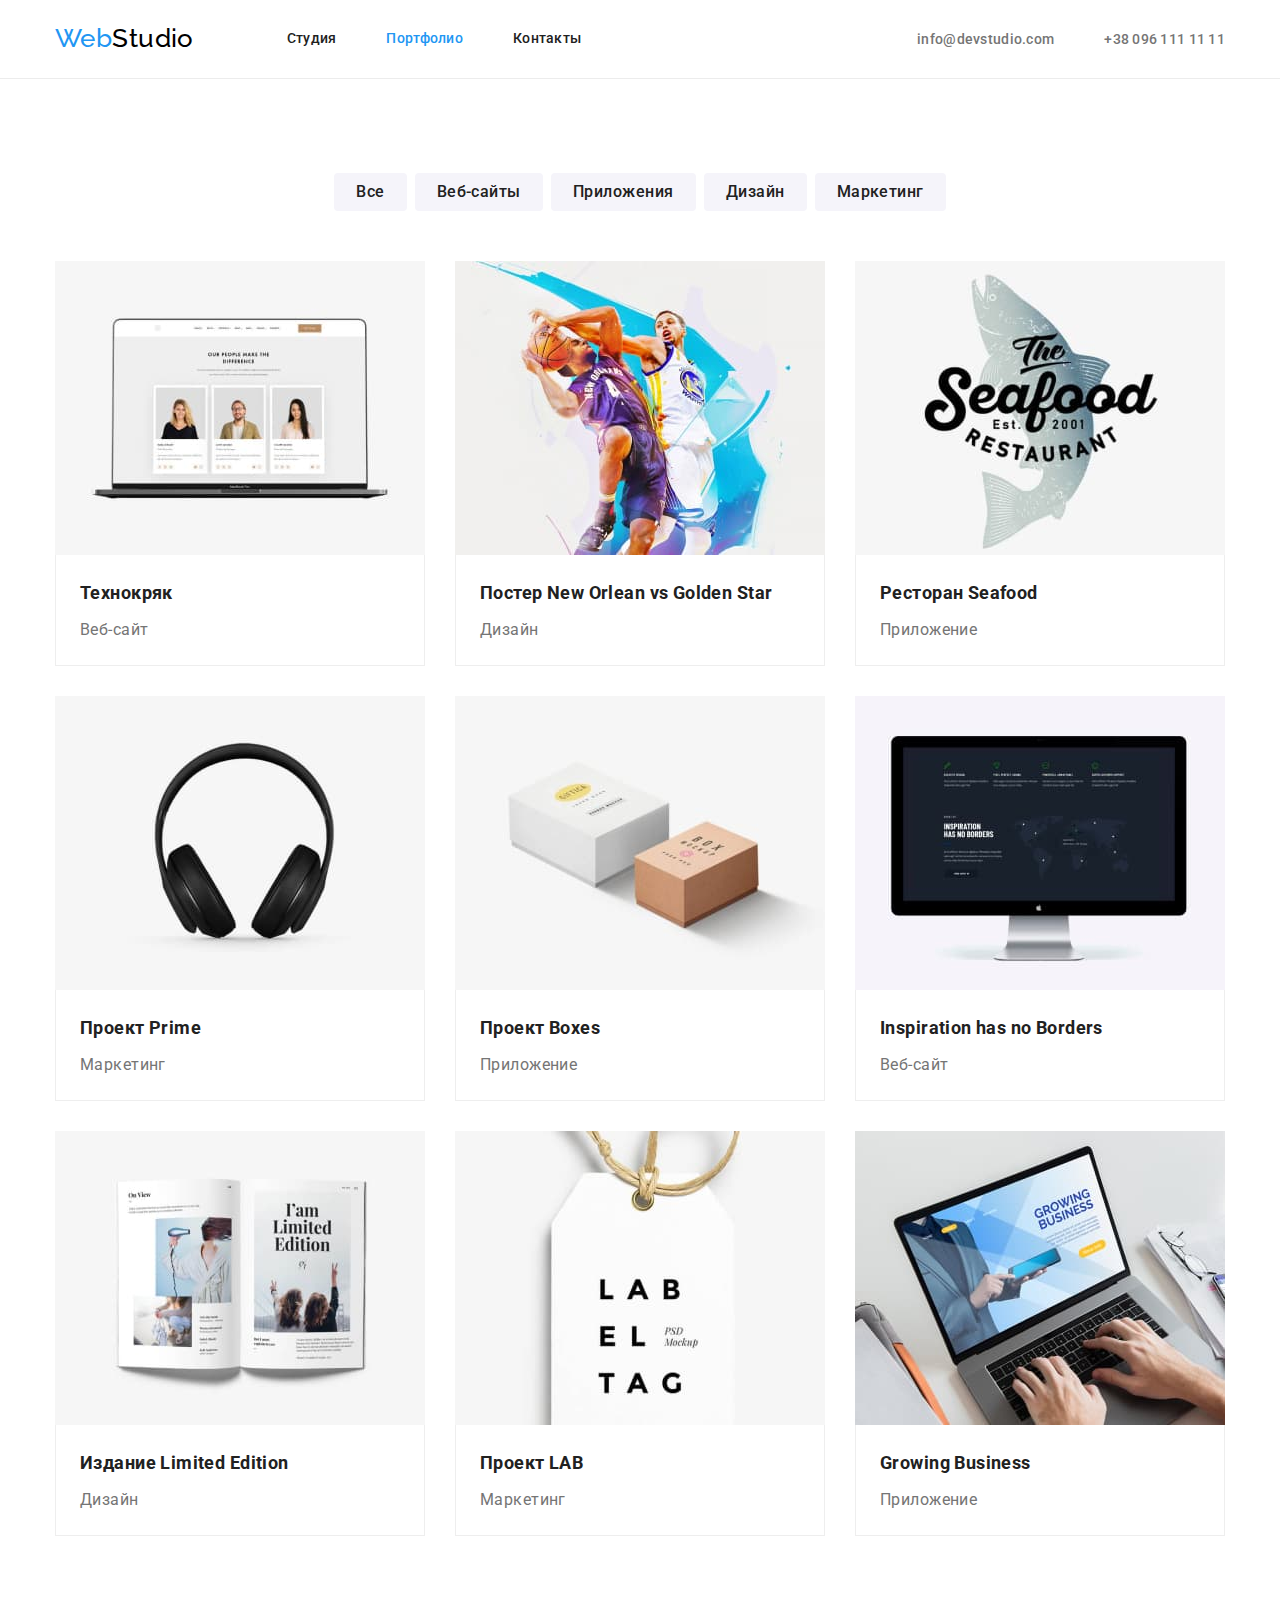
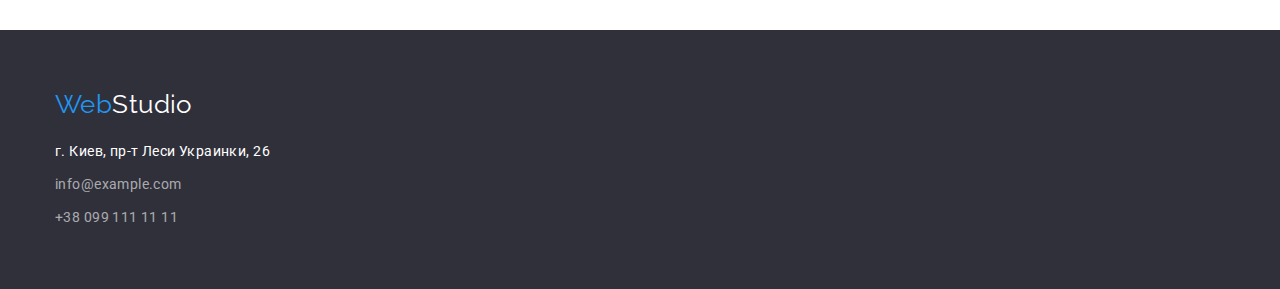
==== commit 4b43a819: "add changes" ====
--- a/portfolio.html
+++ b/portfolio.html
@@ -53,6 +53,7 @@
             <li class="btn-item"><button class="exmp-button" type="button">Маркетинг</button></li>
           </ul>
           <!-- Список работ -->
+
           <ul class="card list-style">
             <li class="card-work">
               <a class="line" href=""
--- a/css/styles.css
+++ b/css/styles.css
@@ -14,8 +14,6 @@
   --bgcolor-btn: #188ce8;
 }
 
-
-
 /* Утилиты и общие правила */
 
 .visually-hidden {
@@ -50,7 +48,7 @@
 }
 
 .container {
-  width: 1170x;
+  width: 1200px;
   margin-left: auto;
   margin-right: auto;
   padding-left: 15px;
@@ -63,15 +61,6 @@
 }
 
 /* Шапка */
-
-.header,
-.card {
-  background-color: var(--main-bgc-text);
-}
-
-.card {
-  border-radius: 0px 0px 4px 4px;
-}
 
 .header {
   border-bottom: 1px solid var(--line-color);
@@ -121,7 +110,6 @@
 .header-flex {
   display: flex;
   align-items: center;
-  justify-content: space-between;
 }
 
 .container.header-flex {
@@ -175,14 +163,10 @@
   text-align: center;
 }
 
-.hero-box {
-  padding-top: 200px;
-  padding-bottom: 200px;
-}
-
-.hero,
-.footer {
+.hero {
   background-color: var(--third-bgc-color);
+  padding: 200px 0;
+  text-align: center;
 }
 
 .hero-title {
@@ -228,9 +212,11 @@
 .section.about {
   padding-bottom: 0;
 }
+.benefits-item .text {
+  line-height: 1.71;
+}
 
 .benefits .list-style,
-.team .list-style,
 .filter .list-style {
   justify-content: center;
 }
@@ -296,12 +282,15 @@
   padding-bottom: 94px;
 }
 
-.team-img {
-  margin-bottom: 30px;
-}
-
 .team-item {
   margin-right: 30px;
+
+  border-radius: 0px 0px 4px 4px;
+  box-shadow: 0px 1px 3px rgba(0, 0, 0, 0.12), 0px 1px 1px rgba(0, 0, 0, 0.14),
+    0px 2px 1px rgba(0, 0, 0, 0.2);
+}
+.team-img {
+  display: block;
 }
 
 .team-title {
@@ -323,35 +312,32 @@
 .team .text {
   font-size: 16px;
   text-align: center;
+}
+.team-undercard {
+  padding-top: 30px;
   padding-bottom: 30px;
+  background-color: var(--main-bgc-text);
+  border-radius: 0px 0px 4px 4px;
 }
 
 /* Подвал */
+
+.footer {
+  background-color: var(--third-bgc-color);
+}
 
 .footer-logo-side,
 .address {
   color: var(--main-bgc-text);
 }
 
-.footer-logo.line {
-  margin-bottom: 20px;
-}
-
-.address-all {
-  width: 231px;
+.address-item:not(:last-child) {
+  margin-bottom: 9px;
 }
 
 .address-all .list-style {
-  flex-wrap: wrap;
-}
-
-.address-item {
-  display: block;
-}
-
-.address.line,
-.mail.line {
-  margin-bottom: 9px;
+  flex-direction: column;
+  margin-top: 20px;
 }
 
 .address,
@@ -410,9 +396,14 @@
 }
 
 .card-work {
+  width: 370px;
   margin-right: 30px;
   margin-bottom: 30px;
   background: var(--main-bgc-text);
+}
+
+.card-work:nth-child(3n) {
+  margin-right: 0;
 }
 
 .card-work:nth-last-child(-n + 3) {
